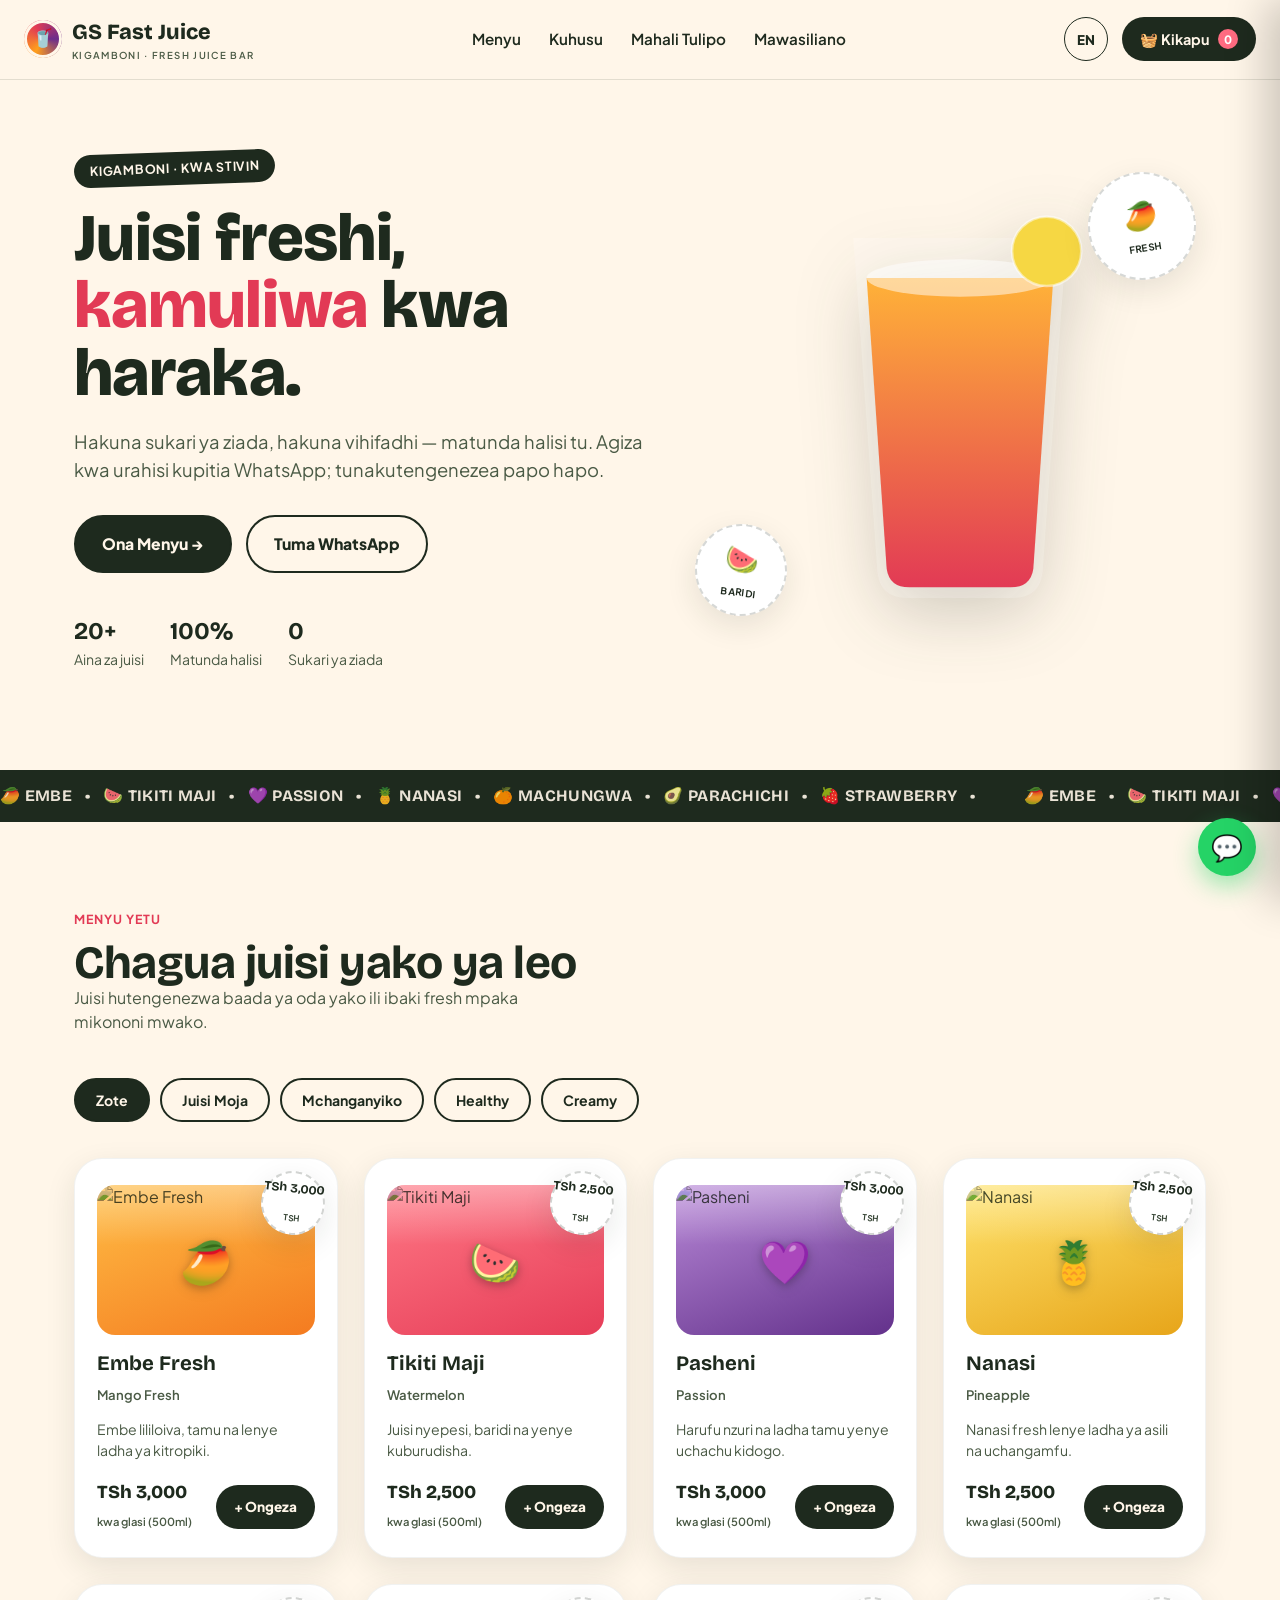
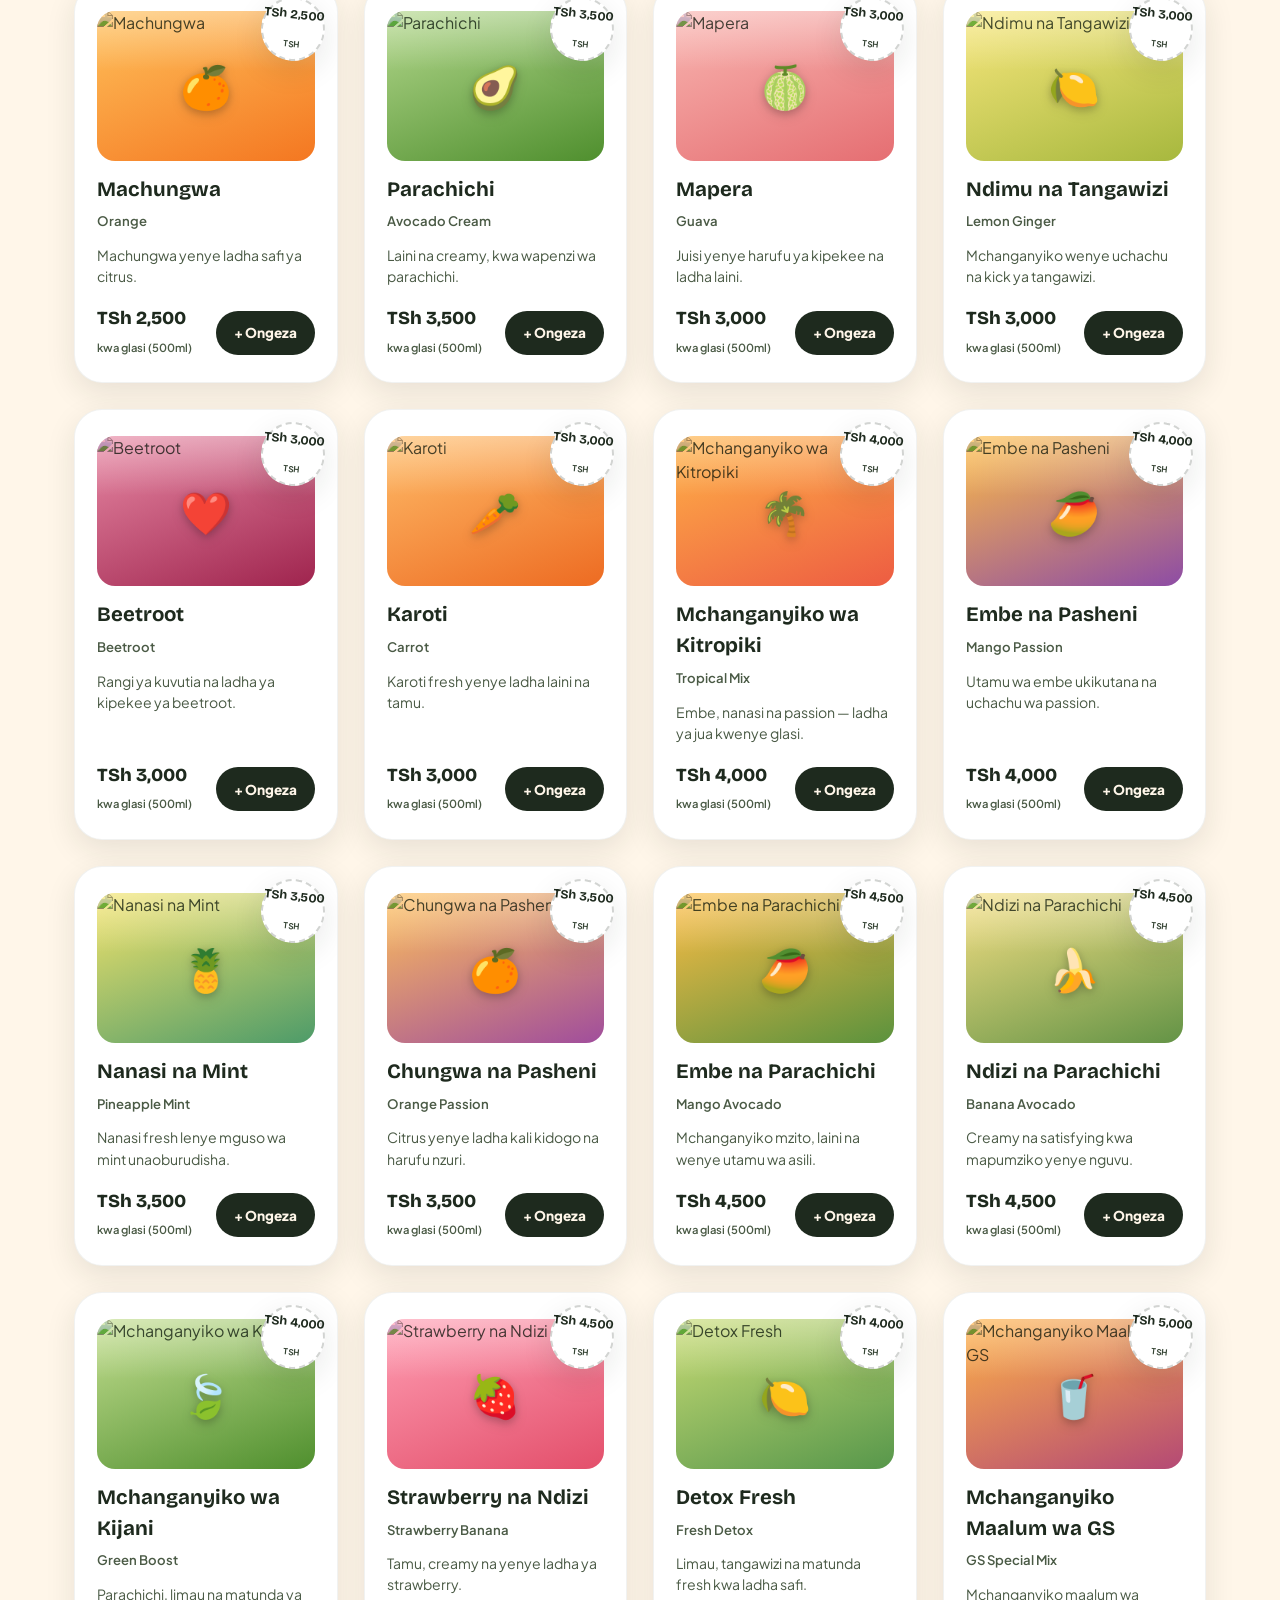
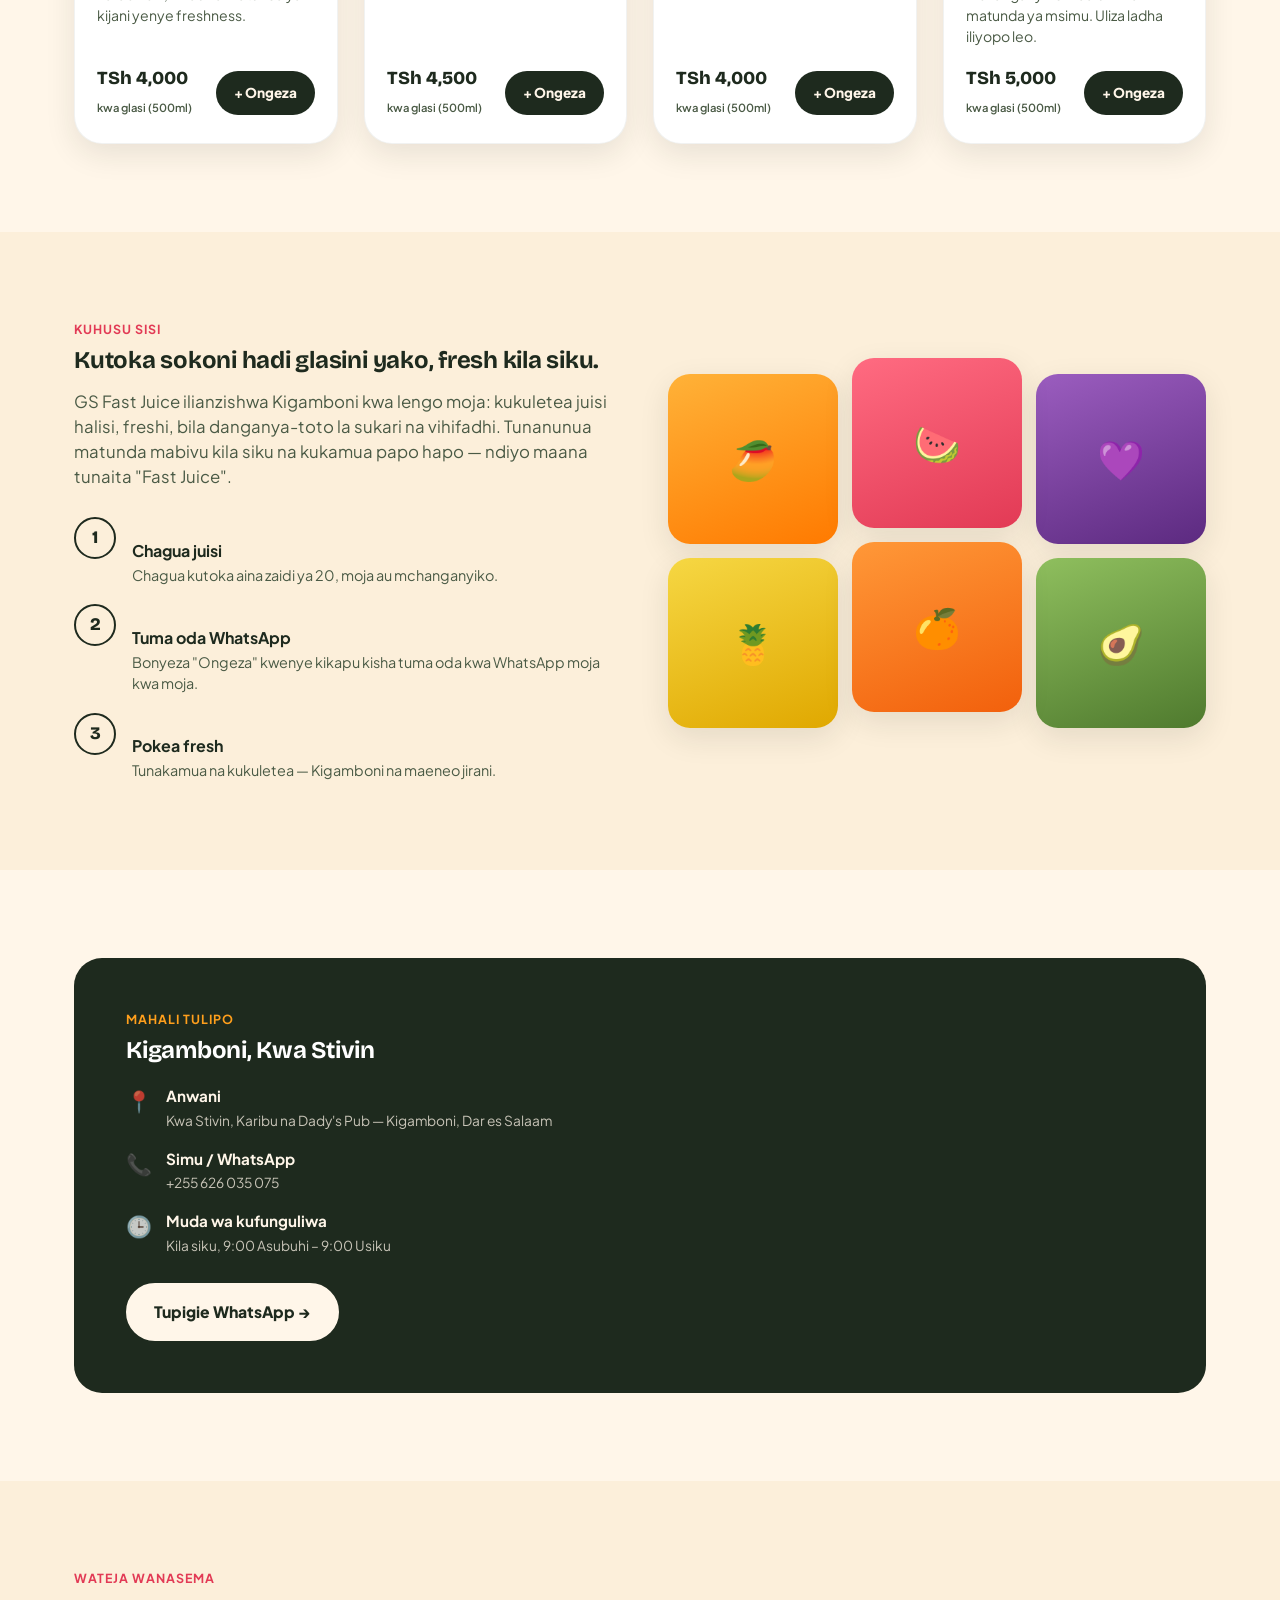
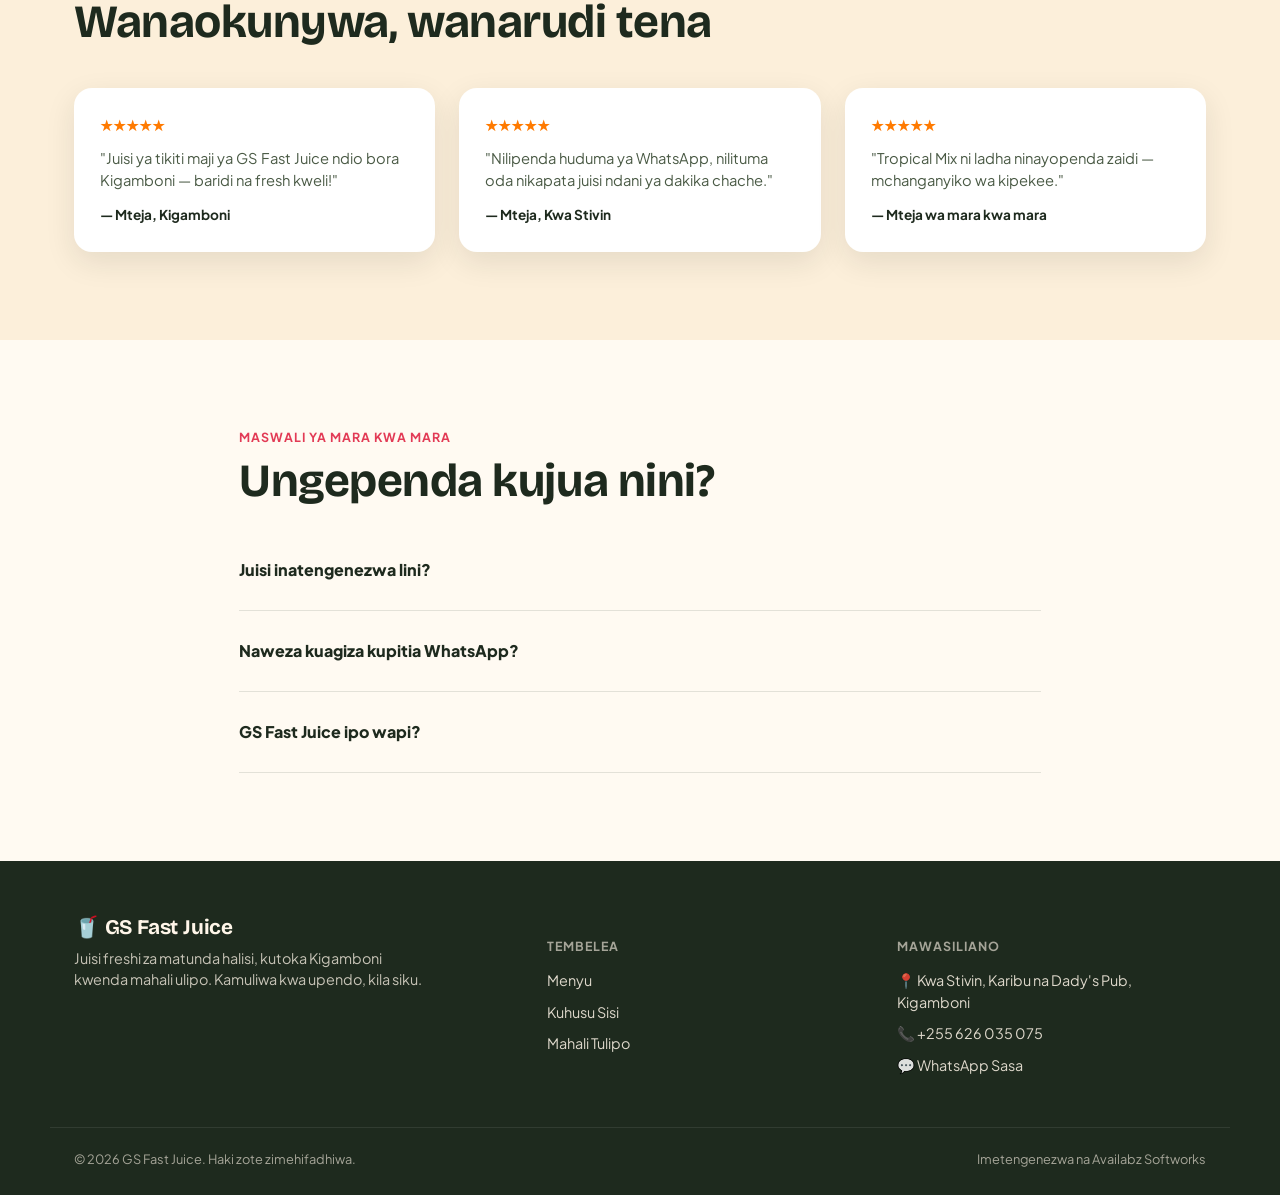
==== index.html @ 99d266b4 "Build GS Fast Juice storefront redesign" ====
<!DOCTYPE html>
<html lang="sw">
<head>
<meta charset="UTF-8">
<meta name="viewport" content="width=device-width, initial-scale=1.0">
<title>GS Fast Juice — Juisi Freshi, Kigamboni</title>
<meta name="description" content="GS Fast Juice — juisi freshi za matunda Kigamboni, Kwa Stivin. Agiza online kupitia WhatsApp, tunatengeneza kwa oda yako.">
<meta name="theme-color" content="#1E2A1E">
<meta property="og:title" content="GS Fast Juice — Fresh Juice, Kigamboni">
<meta property="og:description" content="Juisi freshi ya matunda halisi, inatengenezwa kwa oda yako. Agiza WhatsApp.">
<meta property="og:type" content="website">
<meta property="og:locale" content="sw_TZ">
<meta name="twitter:card" content="summary_large_image">
<script type="application/ld+json">{"@context":"https://schema.org","@type":"JuiceStore","name":"GS Fast Juice","description":"Fresh fruit juice bar in Kigamboni, Dar es Salaam, Tanzania.","telephone":"+255626035075","address":{"@type":"PostalAddress","streetAddress":"Kwa Stivin, near Dady's Pub","addressLocality":"Kigamboni","addressRegion":"Dar es Salaam","addressCountry":"TZ"},"priceRange":"TZS 2,500–5,000","servesCuisine":"Fresh Juice"}</script>
<link rel="icon" href="data:image/svg+xml,<svg xmlns=%22http://www.w3.org/2000/svg%22 viewBox=%220 0 100 100%22><text y=%22.9em%22 font-size=%2290%22>🥤</text></svg>">
<link rel="stylesheet" href="css/style.css">
</head>
<body>

<!-- ===================== HEADER ===================== -->
<header class="site-header">
  <div class="header-inner">
    <a href="#top" class="logo">
      <span class="logo-mark">🥤</span>
      <span>GS Fast Juice<small>Kigamboni · Fresh Juice Bar</small></span>
    </a>
    <nav class="nav-links">
      <a href="#menu">Menyu</a>
      <a href="#kuhusu">Kuhusu</a>
      <a href="#mahali">Mahali Tulipo</a>
      <a href="#mawasiliano">Mawasiliano</a>
    </nav>
    <div class="header-actions">
      <button class="lang-toggle" id="langToggle" type="button" aria-label="Switch language">EN</button>
      <button class="cart-btn" id="cartBtn">
        🧺 Kikapu <span class="cart-count" id="cartCount">0</span>
      </button>
      <button class="menu-toggle" id="menuToggle" aria-label="Fungua menyu">☰</button>
    </div>
  </div>
</header>

<!-- ===================== HERO ===================== -->
<section class="hero" id="top">
  <div class="container">
    <div class="hero-copy">
      <span class="eyebrow">Kigamboni · Kwa Stivin</span>
      <h1>Juisi freshi,<br><span class="accent">kamuliwa</span> kwa haraka.</h1>
      <p class="lede">Hakuna sukari ya ziada, hakuna vihifadhi — matunda halisi tu, yaliyokamuliwa siku hiyo hiyo. Agiza kwa dakika chache kupitia WhatsApp, tunakutengenezea papo hapo.</p>
      <div class="hero-ctas">
        <a href="#menu" class="btn btn-primary">Ona Menyu →</a>
        <a href="https://wa.me/255626035075?text=Habari%20GS%20Fast%20Juice%2C%20nataka%20kuuliza%20kuhusu%20juisi" target="_blank" class="btn btn-ghost">💬 Tuma WhatsApp</a>
      </div>
      <div class="hero-meta">
        <div><strong>20+</strong>Aina za juisi</div>
        <div><strong>100%</strong>Matunda halisi</div>
        <div><strong>0</strong>Sukari ya ziada</div>
      </div>
    </div>
    <div class="hero-visual">
      <svg class="glass-hero" viewBox="0 0 240 320" xmlns="http://www.w3.org/2000/svg">
        <defs>
          <linearGradient id="gGlass" x1="0" y1="0" x2="0" y2="1">
            <stop offset="0%" stop-color="#FFB238"/>
            <stop offset="100%" stop-color="#E23A55"/>
          </linearGradient>
        </defs>
        <path d="M40 30 H200 L182 280 Q180 300 160 300 H80 Q60 300 58 280 L40 30 Z" fill="#fff" opacity="0.18"/>
        <path d="M50 60 H190 L175 278 Q173 292 158 292 H82 Q67 292 65 278 L50 60 Z" fill="url(#gGlass)"/>
        <ellipse cx="120" cy="60" rx="70" ry="14" fill="#fff" opacity="0.5"/>
        <circle cx="185" cy="40" r="26" fill="#F6D743"/>
        <circle cx="185" cy="40" r="26" fill="none" stroke="#fff" stroke-width="2" opacity="0.5"/>
      </svg>
      <div class="sticker-float s1"><div><span>🥭</span><small>Fresh</small></div></div>
      <div class="sticker-float s2"><div><span>🍉</span><small>Baridi</small></div></div>
    </div>
  </div>
</section>

<div class="marquee-wrap">
  <div class="marquee">
    <span>🥭 EMBE &nbsp; • &nbsp; 🍉 TIKITI MAJI &nbsp; • &nbsp; 💜 PASSION &nbsp; • &nbsp; 🍍 NANASI &nbsp; • &nbsp; 🍊 MACHUNGWA &nbsp; • &nbsp; 🥑 PARACHICHI &nbsp; • &nbsp; 🍓 STRAWBERRY &nbsp; • &nbsp;</span>
    <span>🥭 EMBE &nbsp; • &nbsp; 🍉 TIKITI MAJI &nbsp; • &nbsp; 💜 PASSION &nbsp; • &nbsp; 🍍 NANASI &nbsp; • &nbsp; 🍊 MACHUNGWA &nbsp; • &nbsp; 🥑 PARACHICHI &nbsp; • &nbsp; 🍓 STRAWBERRY &nbsp; • &nbsp;</span>
  </div>
</div>

<!-- ===================== MENU ===================== -->
<section class="section" id="menu">
  <div class="container">
    <div class="section-head">
      <div>
        <span class="section-tag">Menyu Yetu</span>
        <h2>Chagua juisi yako ya leo</h2>
        <p>Kila glasi ni 500ml, inatengenezwa baada ya kuagiza ili ibaki fresh mpaka mikononi mwako.</p>
      </div>
    </div>
    <div class="filter-row">
      <button class="filter-btn active" data-filter="all">Zote</button>
      <button class="filter-btn" data-filter="single">Juisi Moja</button>
      <button class="filter-btn" data-filter="blend">Mchanganyiko</button>
      <button class="filter-btn" data-filter="healthy">Healthy</button>
      <button class="filter-btn" data-filter="creamy">Creamy</button>
    </div>
    <div class="menu-grid" id="menuGrid">
      <p style="color:var(--ink-soft)">Inapakia menyu...</p>
    </div>
  </div>
</section>

<!-- ===================== ABOUT ===================== -->
<section class="section" id="kuhusu" style="background:var(--cream-2)">
  <div class="container about-grid">
    <div class="about-copy">
      <span class="section-tag">Kuhusu Sisi</span>
      <h2>Kutoka sokoni hadi glasini yako, haraka.</h2>
      <p>GS Fast Juice ilianzishwa Kigamboni kwa lengo moja: kukuletea juisi halisi, freshi, bila danganya-toto la sukari na vihifadhi. Tunanunua matunda mabivu kila siku na kukamua papo hapo — ndiyo maana tunaita "Fast Juice".</p>
      <div class="steps">
        <div class="step">
          <div class="step-num">1</div>
          <div><h4>Chagua juisi</h4><p>Chagua kutoka aina zaidi ya 20, moja au mchanganyiko.</p></div>
        </div>
        <div class="step">
          <div class="step-num">2</div>
          <div><h4>Tuma oda WhatsApp</h4><p>Bonyeza "Ongeza" kwenye kikapu kisha tuma oda kwa WhatsApp moja kwa moja.</p></div>
        </div>
        <div class="step">
          <div class="step-num">3</div>
          <div><h4>Pokea fresh</h4><p>Tunakamua na kukuletea — Kigamboni na maeneo jirani.</p></div>
        </div>
      </div>
    </div>
    <div class="about-visual">
      <div class="fruit-collage">
        <div class="fruit-tile" style="background:linear-gradient(160deg,#FFB238,#FF7A00)">🥭</div>
        <div class="fruit-tile" style="background:linear-gradient(160deg,#FF6B81,#E23A55)">🍉</div>
        <div class="fruit-tile" style="background:linear-gradient(160deg,#9B5DBF,#5C2A80)">💜</div>
        <div class="fruit-tile" style="background:linear-gradient(160deg,#F6D743,#E0A800)">🍍</div>
        <div class="fruit-tile" style="background:linear-gradient(160deg,#FF9838,#F2600C)">🍊</div>
        <div class="fruit-tile" style="background:linear-gradient(160deg,#8FBF5E,#4F7A2E)">🥑</div>
      </div>
    </div>
  </div>
</section>

<!-- ===================== LOCATION ===================== -->
<section class="section" id="mahali">
  <div class="container">
    <div class="location-panel">
      <div>
        <span class="section-tag" style="color:var(--mango)">Mahali Tulipo</span>
        <h2>Kigamboni, Kwa Stivin</h2>
        <div class="location-list">
          <div class="location-item">
            <span class="ico">📍</span>
            <div><strong>Anwani</strong><span>Kwa Stivin, Karibu na Dady's Pub — Kigamboni, Dar es Salaam</span></div>
          </div>
          <div class="location-item">
            <span class="ico">📞</span>
            <div><strong>Simu / WhatsApp</strong><span>+255 626 035 075</span></div>
          </div>
          <div class="location-item">
            <span class="ico">🕒</span>
            <div><strong>Muda wa kufunguliwa</strong><span>Kila siku, 9:00 Asubuhi – 9:00 Usiku</span></div>
          </div>
        </div>
        <a href="https://wa.me/255626035075" target="_blank" class="btn btn-primary" style="margin-top:26px; background:var(--cream); color:var(--ink); border-color:var(--cream);">Tupigie WhatsApp →</a>
      </div>
      <iframe class="map-frame" loading="lazy" referrerpolicy="no-referrer-when-downgrade"
        src="https://www.google.com/maps?q=Kigamboni+Kwa+Stivin+Dar+es+Salaam&output=embed">
      </iframe>
    </div>
  </div>
</section>

<!-- ===================== TESTIMONIALS ===================== -->
<section class="section strip">
  <div class="container">
    <div class="section-head">
      <div>
        <span class="section-tag">Wateja Wanasema</span>
        <h2>Wanaokunywa, wanarudi tena</h2>
      </div>
    </div>
    <div class="strip-grid">
      <div class="strip-card">
        <div class="stars">★★★★★</div>
        <p>"Juisi ya tikiti maji ya GS Fast Juice ndio bora Kigamboni — baridi na fresh kweli!"</p>
        <div class="who">— Mteja, Kigamboni</div>
      </div>
      <div class="strip-card">
        <div class="stars">★★★★★</div>
        <p>"Nilipenda huduma ya WhatsApp, nilituma oda nikapata juisi ndani ya dakika chache."</p>
        <div class="who">— Mteja, Kwa Stivin</div>
      </div>
      <div class="strip-card">
        <div class="stars">★★★★★</div>
        <p>"Tropical Mix ni ladha ninayopenda zaidi — mchanganyiko wa kipekee."</p>
        <div class="who">— Mteja wa mara kwa mara</div>
      </div>
    </div>
  </div>
</section>

<!-- ===================== FAQ ===================== -->
<section class="section faq-section" id="maswali">
  <div class="container faq-wrap">
    <span class="section-tag">Maswali ya Mara kwa Mara</span>
    <h2>Ungependa kujua nini?</h2>
    <details><summary>Juisi inatengenezwa lini?</summary><p>Tunatengeneza juisi baada ya kupokea oda yako ili iwe fresh.</p></details>
    <details><summary>Naweza kuagiza kupitia WhatsApp?</summary><p>Ndiyo. Ongeza juisi kwenye kikapu, jaza maelezo yako, kisha tuma oda kupitia WhatsApp.</p></details>
    <details><summary>GS Fast Juice ipo wapi?</summary><p>Tupo Kwa Stivin, karibu na Dady's Pub, Kigamboni, Dar es Salaam.</p></details>
  </div>
</section>

<!-- ===================== FOOTER ===================== -->
<footer class="site-footer" id="mawasiliano">
  <div class="container footer-grid">
    <div>
      <h3>🥤 GS Fast Juice</h3>
      <p>Juisi freshi za matunda halisi, kutoka Kigamboni kwenda mahali ulipo. Kamuliwa kwa upendo, kila siku.</p>
    </div>
    <div class="footer-col">
      <h5>Tembelea</h5>
      <a href="#menu">Menyu</a>
      <a href="#kuhusu">Kuhusu Sisi</a>
      <a href="#mahali">Mahali Tulipo</a>
    </div>
    <div class="footer-col">
      <h5>Mawasiliano</h5>
      <p>📍 Kwa Stivin, Karibu na Dady's Pub, Kigamboni</p>
      <a href="tel:+255626035075">📞 +255 626 035 075</a>
      <a href="https://wa.me/255626035075" target="_blank">💬 WhatsApp Sasa</a>
    </div>
  </div>
  <div class="container footer-bottom">
    <span>© 2026 GS Fast Juice. Haki zote zimehifadhiwa.</span>
    <span>Imetengenezwa na Availabz Softworks</span>
  </div>
</footer>

<!-- ===================== FLOATING WHATSAPP ===================== -->
<a class="wa-float" href="https://wa.me/255626035075?text=Habari%20GS%20Fast%20Juice%2C%20nataka%20kuagiza%20juisi" target="_blank" aria-label="Wasiliana WhatsApp">💬</a>

<!-- ===================== CART DRAWER ===================== -->
<div class="overlay" id="cartOverlay"></div>
<aside class="cart-drawer" id="cartDrawer">
  <div class="cart-head">
    <h3 id="cartTitle">Kikapu Chako</h3>
    <button class="cart-close" id="cartClose" aria-label="Funga">×</button>
  </div>
  <div class="cart-items" id="cartItems"></div>
  <div class="cart-foot" id="cartFoot" style="display:none;">
    <div class="cart-total-row"><span>Jumla</span><span id="cartTotal">TSh 0</span></div>
    <div class="cart-note">Malipo yanafanyika unapopokea juisi (Cash/M-Pesa/Airtel Money) au kama mtapatana kwa njia nyingine kupitia WhatsApp.</div>
    <div class="checkout-form">
      <input type="text" id="custName" placeholder="Jina lako">
      <input type="text" id="custLocation" placeholder="Mahali pa kuletewa (mtaa/mtaa mdogo)">
      <textarea id="custNote" rows="2" placeholder="Maelezo ya ziada (hiari)"></textarea>
    </div>
    <button class="checkout-btn" id="checkoutBtn">💬 Maliza Oda kwa WhatsApp</button>
  </div>
</aside>

<script src="js/main.js"></script>
</body>
</html>
---- css/style.css ----
/* ==========================================================================
   GS FAST JUICE — design tokens
   ========================================================================== */
@import url('https://fonts.googleapis.com/css2?family=Bricolage+Grotesque:opsz,wght@12..96,400..800&family=Plus+Jakarta+Sans:wght@400;500;600;700&display=swap');

:root{
  --cream:      #FFF6E9;
  --cream-2:    #FCEFDA;
  --ink:        #1E2A1E;
  --ink-soft:   #4A5A45;
  --line:       rgba(30,42,30,0.12);

  --mango:      #FF9F1C;
  --mango-2:    #FF7A00;
  --passion:    #6B2D8C;
  --passion-2:  #9B5DBF;
  --watermelon: #E23A55;
  --watermelon-2: #FF6B81;
  --lime:       #4F8F2E;

  --radius-lg:  28px;
  --radius-md:  18px;
  --radius-sm:  12px;

  --shadow-card: 0 10px 30px rgba(30,42,30,0.10);
  --shadow-pop:  0 18px 44px rgba(30,42,30,0.18);

  --font-display: 'Bricolage Grotesque', 'Arial Black', sans-serif;
  --font-body: 'Plus Jakarta Sans', -apple-system, BlinkMacSystemFont, sans-serif;
}

*{ box-sizing: border-box; }
html{ scroll-behavior: smooth; }
body{
  margin:0;
  background: var(--cream);
  color: var(--ink);
  font-family: var(--font-body);
  line-height: 1.5;
  -webkit-font-smoothing: antialiased;
}
img{ max-width:100%; display:block; }
a{ color:inherit; text-decoration:none; }
button{ font-family:inherit; cursor:pointer; }
h1,h2,h3{ font-family: var(--font-display); margin:0; line-height:1.02; letter-spacing:-0.01em; }
p{ margin:0; }
.container{ max-width:1180px; margin:0 auto; padding:0 24px; }
:focus-visible{ outline: 3px solid var(--ink); outline-offset: 3px; }
@media (prefers-reduced-motion: reduce){ *{ animation-duration:0.001ms !important; transition-duration:0.001ms !important; } }

/* ==========================================================================
   HEADER
   ========================================================================== */
.site-header{
  position: sticky; top:0; z-index: 50;
  background: rgba(255,246,233,0.92);
  backdrop-filter: blur(10px);
  border-bottom: 1px solid var(--line);
}
.header-inner{ display:flex; align-items:center; justify-content:space-between; padding:16px 24px; }
.logo{ display:flex; align-items:center; gap:10px; font-family: var(--font-display); font-weight:800; font-size:1.35rem; }
.logo-mark{
  width:38px; height:38px; border-radius:50%;
  background: conic-gradient(from 210deg, var(--mango), var(--watermelon), var(--passion), var(--mango));
  display:grid; place-items:center; font-size:1.1rem; flex-shrink:0;
  box-shadow: inset 0 0 0 3px var(--cream);
}
.logo small{ display:block; font-family:var(--font-body); font-weight:600; font-size:0.6rem; letter-spacing:0.14em; text-transform:uppercase; color: var(--ink-soft); }

.nav-links{ display:flex; gap:28px; font-weight:600; font-size:0.95rem; }
.nav-links a{ position:relative; padding:4px 0; }
.nav-links a::after{ content:""; position:absolute; left:0; bottom:-2px; width:0; height:2px; background: var(--watermelon-2); transition: width .2s ease; }
.nav-links a:hover::after{ width:100%; }

.header-actions{ display:flex; align-items:center; gap:14px; }
.cart-btn{
  position:relative; display:flex; align-items:center; gap:8px;
  background: var(--ink); color: var(--cream);
  padding:10px 18px; border-radius:999px; border:none; font-weight:700; font-size:0.9rem;
  transition: transform .15s ease;
}
.cart-btn:hover{ transform: translateY(-2px); }
.cart-count{
  background: var(--watermelon-2); color:#fff; border-radius:999px;
  min-width:20px; height:20px; padding:0 5px; display:grid; place-items:center; font-size:0.72rem; font-weight:800;
}
.menu-toggle{ display:none; background:none; border:none; font-size:1.6rem; }

/* ==========================================================================
   HERO
   ========================================================================== */
.hero{
  position:relative; overflow:hidden;
  padding: 72px 24px 100px;
  background: var(--cream);
}
.hero-blob{
  position:absolute; border-radius:50%; filter: blur(2px); opacity:0.85; z-index:0;
}
.hero .container{ position:relative; z-index:2; display:grid; grid-template-columns: 1.1fr 0.9fr; gap:40px; align-items:center; }
.eyebrow{
  display:inline-flex; align-items:center; gap:8px;
  background: var(--ink); color: var(--cream);
  padding:7px 16px; border-radius:999px; font-weight:700; font-size:0.78rem; letter-spacing:0.06em; text-transform:uppercase;
  transform: rotate(-2deg);
}
.hero h1{
  font-size: clamp(2.6rem, 5.2vw, 4.4rem);
  margin-top:20px; font-weight:800;
}
.hero h1 .accent{ color: var(--watermelon); }
.hero p.lede{ margin-top:20px; font-size:1.15rem; color: var(--ink-soft); max-width: 46ch; }
.hero-ctas{ display:flex; gap:14px; margin-top:32px; flex-wrap:wrap; }
.btn{
  display:inline-flex; align-items:center; gap:8px; justify-content:center;
  padding:15px 26px; border-radius:999px; font-weight:800; font-size:0.98rem;
  border:2px solid var(--ink); transition: transform .15s ease, background .15s ease;
}
.btn-primary{ background: var(--ink); color: var(--cream); }
.btn-primary:hover{ transform: translateY(-2px); background:#0f180f; }
.btn-ghost{ background:transparent; color:var(--ink); }
.btn-ghost:hover{ transform: translateY(-2px); background: var(--cream-2); }

.hero-meta{ display:flex; gap:26px; margin-top:40px; flex-wrap:wrap; }
.hero-meta div{ font-size:0.88rem; color:var(--ink-soft); }
.hero-meta strong{ display:block; font-family:var(--font-display); font-size:1.5rem; color:var(--ink); }

.hero-visual{ position:relative; display:grid; place-items:center; }
.glass-hero{ width:min(320px, 86%); filter: drop-shadow(0 22px 34px rgba(30,42,30,0.22)); }
.sticker-float{
  position:absolute; background:#fff; border-radius:50%;
  box-shadow: var(--shadow-card); display:grid; place-items:center; text-align:center;
  border: 2px dashed rgba(30,42,30,0.18);
}
.sticker-float.s1{ width:108px; height:108px; top:-6%; right:2%; transform: rotate(-9deg); }
.sticker-float.s2{ width:92px; height:92px; bottom:2%; left:-4%; transform: rotate(7deg); }
.sticker-float span{ font-size:1.7rem; display:block; }
.sticker-float small{ font-weight:700; font-size:0.6rem; text-transform:uppercase; letter-spacing:0.04em; }

/* ==========================================================================
   MARQUEE
   ========================================================================== */
.marquee-wrap{ background: var(--ink); color: var(--cream); overflow:hidden; padding:14px 0; }
.marquee{ display:flex; gap:40px; white-space:nowrap; animation: scroll-marquee 26s linear infinite; width:max-content; }
.marquee span{ font-family: var(--font-display); font-weight:700; font-size:1rem; letter-spacing:0.02em; opacity:0.9; }
@keyframes scroll-marquee{ from{ transform: translateX(0);} to{ transform: translateX(-50%);} }

/* ==========================================================================
   SECTION HEADERS
   ========================================================================== */
.section{ padding: 88px 0; }
.section-head{ display:flex; justify-content:space-between; align-items:flex-end; gap:24px; margin-bottom:44px; flex-wrap:wrap; }
.section-head h2{ font-size: clamp(2rem, 3.6vw, 2.9rem); }
.section-head p{ color: var(--ink-soft); max-width:42ch; }
.section-tag{ font-weight:700; font-size:0.78rem; text-transform:uppercase; letter-spacing:0.08em; color: var(--watermelon); margin-bottom:10px; display:block; }

/* ==========================================================================
   CATEGORY FILTER
   ========================================================================== */
.filter-row{ display:flex; gap:10px; flex-wrap:wrap; margin-bottom:36px; }
.filter-btn{
  padding:10px 20px; border-radius:999px; border:2px solid var(--ink); background:transparent;
  font-weight:700; font-size:0.88rem; color:var(--ink); transition: all .15s ease;
}
.filter-btn.active, .filter-btn:hover{ background: var(--ink); color: var(--cream); }

/* ==========================================================================
   MENU GRID / JUICE CARDS
   ========================================================================== */
.menu-grid{ display:grid; grid-template-columns: repeat(auto-fill, minmax(250px, 1fr)); gap:26px; }
.juice-card{
  position:relative; background:#fff; border-radius: var(--radius-lg);
  padding: 26px 22px 22px; box-shadow: var(--shadow-card);
  display:flex; flex-direction:column; gap:14px;
  transition: transform .2s ease, box-shadow .2s ease;
  border: 1px solid rgba(30,42,30,0.06);
}
.juice-card:hover{ transform: translateY(-6px); box-shadow: var(--shadow-pop); }
.juice-card.unavailable{ opacity:0.5; filter: grayscale(0.4); }
.juice-glass{ width:100%; height:150px; border-radius: var(--radius-md); display:grid; place-items:center; position:relative; overflow:hidden; }
.juice-glass .emoji{ font-size:2.6rem; filter: drop-shadow(0 4px 6px rgba(0,0,0,0.15)); }
.juice-glass::before{
  content:""; position:absolute; inset:0;
  background: linear-gradient(180deg, rgba(255,255,255,0.35), rgba(255,255,255,0) 40%);
}
.sticker-price{
  position:absolute; top:12px; right:12px; z-index:3;
  background:#fff; border-radius:50%; width:64px; height:64px; display:grid; place-items:center;
  text-align:center; box-shadow: var(--shadow-card); transform: rotate(6deg);
  border: 2px dashed rgba(30,42,30,0.2);
}
.sticker-price b{ font-family: var(--font-display); font-size:0.78rem; display:block; line-height:1; }
.sticker-price small{ font-size:0.52rem; font-weight:700; text-transform:uppercase; color:var(--ink-soft); }

.juice-name{ font-family: var(--font-display); font-size:1.28rem; font-weight:700; }
.juice-name-sw{ font-size:0.82rem; color: var(--ink-soft); font-weight:600; margin-top:-8px; }
.juice-desc{ font-size:0.88rem; color: var(--ink-soft); flex-grow:1; }

.card-footer{ display:flex; align-items:center; justify-content:space-between; gap:10px; margin-top:4px; }
.price-tag{ font-family:var(--font-display); font-weight:800; font-size:1.15rem; }
.price-tag small{ font-family:var(--font-body); font-weight:600; font-size:0.7rem; color:var(--ink-soft); }
.add-btn{
  background: var(--ink); color:var(--cream); border:none; border-radius:999px;
  padding:10px 18px; font-weight:800; font-size:0.85rem; display:flex; align-items:center; gap:6px;
  transition: transform .15s ease, background .15s ease;
}
.add-btn:hover{ transform: scale(1.05); background:#0f180f; }
.add-btn:disabled{ opacity:0.5; cursor:not-allowed; transform:none; }
.badge-soldout{ position:absolute; top:12px; left:12px; background:var(--ink); color:#fff; font-size:0.68rem; font-weight:800; padding:5px 10px; border-radius:999px; z-index:3; text-transform:uppercase; }

/* ==========================================================================
   ABOUT / HOW IT WORKS
   ========================================================================== */
.about-grid{ display:grid; grid-template-columns: 1fr 1fr; gap:56px; align-items:center; }
.about-copy p{ color: var(--ink-soft); margin-top:16px; font-size:1.05rem; }
.steps{ margin-top:28px; display:flex; flex-direction:column; gap:18px; }
.step{ display:flex; gap:16px; align-items:flex-start; }
.step-num{
  font-family: var(--font-display); font-weight:800; font-size:1.1rem;
  width:42px; height:42px; border-radius:50%; flex-shrink:0;
  display:grid; place-items:center; background: var(--cream-2); border:2px solid var(--ink);
}
.step h4{ font-family:var(--font-body); font-weight:700; margin-bottom:2px; }
.step p{ font-size:0.9rem; color: var(--ink-soft); margin:0; }

.about-visual{ position:relative; }
.fruit-collage{ display:grid; grid-template-columns: repeat(3, 1fr); gap:14px; }
.fruit-tile{
  aspect-ratio:1; border-radius:22px; display:grid; place-items:center; font-size:2.4rem;
  box-shadow: var(--shadow-card);
}
.fruit-tile:nth-child(2){ transform: translateY(-16px); }
.fruit-tile:nth-child(5){ transform: translateY(-16px); }

/* ==========================================================================
   LOCATION
   ========================================================================== */
.location-panel{
  background: var(--ink); color: var(--cream); border-radius: var(--radius-lg);
  padding: 52px; display:grid; grid-template-columns: 1fr 1fr; gap:44px; align-items:center;
}
.location-panel h2{ color:#fff; }
.location-list{ margin-top:22px; display:flex; flex-direction:column; gap:16px; }
.location-item{ display:flex; gap:14px; align-items:flex-start; }
.location-item .ico{ font-size:1.3rem; }
.location-item strong{ display:block; font-size:0.95rem; }
.location-item span{ font-size:0.86rem; opacity:0.75; }
.map-frame{ border-radius: var(--radius-md); overflow:hidden; height:280px; border:none; width:100%; }

/* ==========================================================================
   TESTIMONIAL / SOCIAL STRIP
   ========================================================================== */
.strip{ background: var(--cream-2); }
.strip-grid{ display:grid; grid-template-columns: repeat(3,1fr); gap:24px; }
.strip-card{ background:#fff; border-radius: var(--radius-md); padding:26px; box-shadow: var(--shadow-card); }
.strip-card .stars{ color: var(--mango-2); font-size:0.95rem; margin-bottom:10px; }
.strip-card p{ font-size:0.92rem; color:var(--ink-soft); }
.strip-card .who{ margin-top:14px; font-weight:700; font-size:0.85rem; color:var(--ink); }

/* ==========================================================================
   FOOTER
   ========================================================================== */
.site-footer{ background: var(--ink); color: var(--cream); padding: 56px 0 26px; }
.footer-grid{ display:grid; grid-template-columns: 1.4fr 1fr 1fr; gap:40px; }
.footer-grid h3{ font-size:1.3rem; }
.footer-grid p{ opacity:0.75; font-size:0.9rem; margin-top:10px; max-width:32ch; }
.footer-col h5{ font-size:0.78rem; text-transform:uppercase; letter-spacing:0.08em; opacity:0.6; margin-bottom:14px; }
.footer-col a, .footer-col p{ display:block; font-size:0.9rem; opacity:0.85; margin-bottom:10px; }
.footer-bottom{ margin-top:40px; padding-top:22px; border-top:1px solid rgba(255,255,255,0.14); font-size:0.8rem; opacity:0.6; display:flex; justify-content:space-between; flex-wrap:wrap; gap:10px; }

/* ==========================================================================
   FLOATING WHATSAPP BUTTON
   ========================================================================== */
.wa-float{
  position:fixed; bottom:24px; right:24px; z-index:60;
  background:#25D366; color:#fff; width:58px; height:58px; border-radius:50%;
  display:grid; place-items:center; font-size:1.6rem; box-shadow: 0 10px 24px rgba(37,211,102,0.45);
  transition: transform .15s ease;
}
.wa-float:hover{ transform: scale(1.08); }

/* ==========================================================================
   CART DRAWER
   ========================================================================== */
.overlay{ position:fixed; inset:0; background: rgba(30,42,30,0.45); z-index:70; opacity:0; pointer-events:none; transition: opacity .25s ease; }
.overlay.open{ opacity:1; pointer-events:auto; }
.cart-drawer{
  position:fixed; top:0; right:0; height:100%; width:min(420px, 92vw); background: var(--cream);
  z-index:80; transform: translateX(100%); transition: transform .3s ease; display:flex; flex-direction:column;
  box-shadow: -14px 0 40px rgba(0,0,0,0.2);
}
.cart-drawer.open{ transform: translateX(0); }
.cart-head{ display:flex; justify-content:space-between; align-items:center; padding:22px 24px; border-bottom:1px solid var(--line); }
.cart-head h3{ font-size:1.4rem; }
.cart-close{ background:none; border:none; font-size:1.6rem; line-height:1; }
.cart-items{ flex:1; overflow-y:auto; padding: 10px 24px; }
.cart-empty{ text-align:center; padding:60px 20px; color: var(--ink-soft); }
.cart-empty span{ font-size:2.4rem; display:block; margin-bottom:12px; }
.cart-row{ display:flex; gap:14px; padding:16px 0; border-bottom:1px solid var(--line); align-items:center; }
.cart-row .thumb{ width:56px; height:56px; border-radius:14px; display:grid; place-items:center; font-size:1.5rem; flex-shrink:0; }
.cart-row .info{ flex:1; min-width:0; }
.cart-row .info b{ display:block; font-size:0.92rem; }
.cart-row .info span{ font-size:0.8rem; color: var(--ink-soft); }
.qty-ctrl{ display:flex; align-items:center; gap:8px; margin-top:6px; }
.qty-ctrl button{ width:24px; height:24px; border-radius:50%; border:1.5px solid var(--ink); background:#fff; font-weight:800; font-size:0.85rem; line-height:1; }
.qty-ctrl .remove{ margin-left:8px; border:none; background:none; font-size:0.75rem; text-decoration:underline; color: var(--watermelon); font-weight:700; }
.cart-foot{ padding: 20px 24px 28px; border-top:1px solid var(--line); }
.cart-total-row{ display:flex; justify-content:space-between; font-family:var(--font-display); font-size:1.3rem; font-weight:800; margin-bottom:6px; }
.cart-note{ font-size:0.78rem; color: var(--ink-soft); margin-bottom:16px; }
.checkout-form{ display:flex; flex-direction:column; gap:10px; margin-bottom:14px; }
.checkout-form input, .checkout-form textarea{
  border:2px solid var(--line); border-radius:12px; padding:11px 14px; font-family:inherit; font-size:0.9rem; background:#fff;
}
.checkout-form input:focus, .checkout-form textarea:focus{ border-color: var(--ink); outline:none; }
.checkout-btn{ width:100%; background:#25D366; color:#fff; border:none; border-radius:999px; padding:15px; font-weight:800; font-size:1rem; display:flex; align-items:center; justify-content:center; gap:8px; }
.checkout-btn:hover{ filter: brightness(1.05); }

/* ==========================================================================
   RESPONSIVE
   ========================================================================== */
@media (max-width: 900px){
  .hero .container{ grid-template-columns: 1fr; }
  .hero-visual{ order:-1; }
  .about-grid{ grid-template-columns: 1fr; }
  .about-visual{ order:-1; }
  .location-panel{ grid-template-columns: 1fr; padding: 34px 24px; }
  .strip-grid{ grid-template-columns: 1fr; }
  .footer-grid{ grid-template-columns: 1fr; gap:28px; }
}
@media (max-width: 720px){
  .nav-links{ display:none; }
  .menu-toggle{ display:block; }
}

/* Responsive polish, food photography, bilingual controls and accessibility */
.lang-toggle {
  min-width: 44px; min-height: 44px; padding: 8px 12px; border: 1.5px solid var(--ink);
  border-radius: 999px; background: transparent; color: var(--ink); font-weight: 800;
}
.lang-toggle:hover { background: var(--cream-2); }
.juice-glass { isolation: isolate; }
.juice-photo {
  position: absolute; inset: 0; width: 100%; height: 100%; object-fit: cover;
  opacity: .82; mix-blend-mode: multiply;
}
.juice-glass .emoji { position: relative; z-index: 1; text-shadow: 0 2px 8px rgba(0,0,0,.16); }
.juice-card { overflow: hidden; }
.add-btn, .cart-btn, .checkout-btn, .cart-close, .qty-ctrl button, .filter-btn, .menu-toggle {
  min-height: 44px;
}
.qty-ctrl button { min-width: 32px; }
.cart-close { min-width: 44px; min-height: 44px; }
.nav-links.mobile-open {
  display: flex; position: absolute; left: 0; right: 0; top: 100%; z-index: 100;
  flex-direction: column; gap: 0; padding: 10px 22px 18px; background: var(--cream);
  border-bottom: 1px solid var(--line); box-shadow: var(--shadow-card);
}
.nav-links.mobile-open a { padding: 14px 4px; border-bottom: 1px solid var(--line); }
.faq-section { background: #fffaf2; }
.faq-wrap { max-width: 850px; }
.faq-wrap h2 { font-size: clamp(2rem, 3.6vw, 2.9rem); margin-bottom: 26px; }
.faq-wrap details { border-bottom: 1px solid var(--line); padding: 18px 0; }
.faq-wrap summary { font-weight: 800; cursor: pointer; min-height: 44px; display: flex; align-items: center; }
.faq-wrap details p { color: var(--ink-soft); padding: 6px 0 4px; line-height: 1.7; }
.filter-btn { min-height: 44px; }
.sticker-price { color: var(--ink); }
.sticker-price small { color: #344333; }
.cart-drawer { padding-bottom: env(safe-area-inset-bottom); }
.checkout-form input, .checkout-form textarea { min-height: 44px; color: var(--ink); }
.checkout-form input::placeholder, .checkout-form textarea::placeholder { color: #596452; opacity: 1; }
@media (max-width: 720px) {
  .header-inner { gap: 10px; padding: 12px 16px; }
  .logo { font-size: 1.1rem; gap: 8px; }
  .logo small { font-size: .52rem; letter-spacing: .08em; }
  .header-actions { gap: 8px; }
  .cart-btn { padding: 8px 11px; font-size: .82rem; }
  .hero { padding: 42px 0 64px; }
  .hero .container { gap: 24px; }
  .hero-visual { min-height: 220px; }
  .glass-hero { width: min(230px, 68%); max-height: 245px; }
  .sticker-float.s1 { width: 78px; height: 78px; right: 8%; }
  .sticker-float.s2 { width: 72px; height: 72px; left: 5%; }
  .hero p.lede { font-size: 1rem; }
  .hero-ctas .btn { width: 100%; }
  .hero-meta { gap: 18px; }
  .section { padding: 60px 0; }
  .container { padding-left: 18px; padding-right: 18px; }
  .menu-grid { grid-template-columns: repeat(2, minmax(0, 1fr)); gap: 12px; }
  .juice-card { padding: 14px 12px; border-radius: 18px; gap: 10px; }
  .juice-glass { height: 120px; border-radius: 13px; }
  .juice-name { font-size: 1.05rem; overflow-wrap: anywhere; }
  .juice-name-sw { font-size: .72rem; }
  .juice-desc { font-size: .8rem; }
  .sticker-price { width: 52px; height: 52px; top: 8px; right: 8px; }
  .sticker-price b { font-size: .66rem; }
  .sticker-price small { font-size: .48rem; }
  .card-footer { align-items: flex-start; flex-direction: column; }
  .add-btn { width: 100%; justify-content: center; }
  .price-tag { font-size: 1rem; }
  .location-panel { padding: 28px 18px; }
  .map-frame { height: 240px; }
  .wa-float { width: 54px; height: 54px; bottom: 16px; right: 16px; }
}
@media (max-width: 360px) {
  .menu-grid { grid-template-columns: 1fr; }
  .cart-btn { padding: 8px; }
  .logo small { display: none; }
}
@media (prefers-reduced-motion: reduce) {
  .marquee { animation: none; }
}
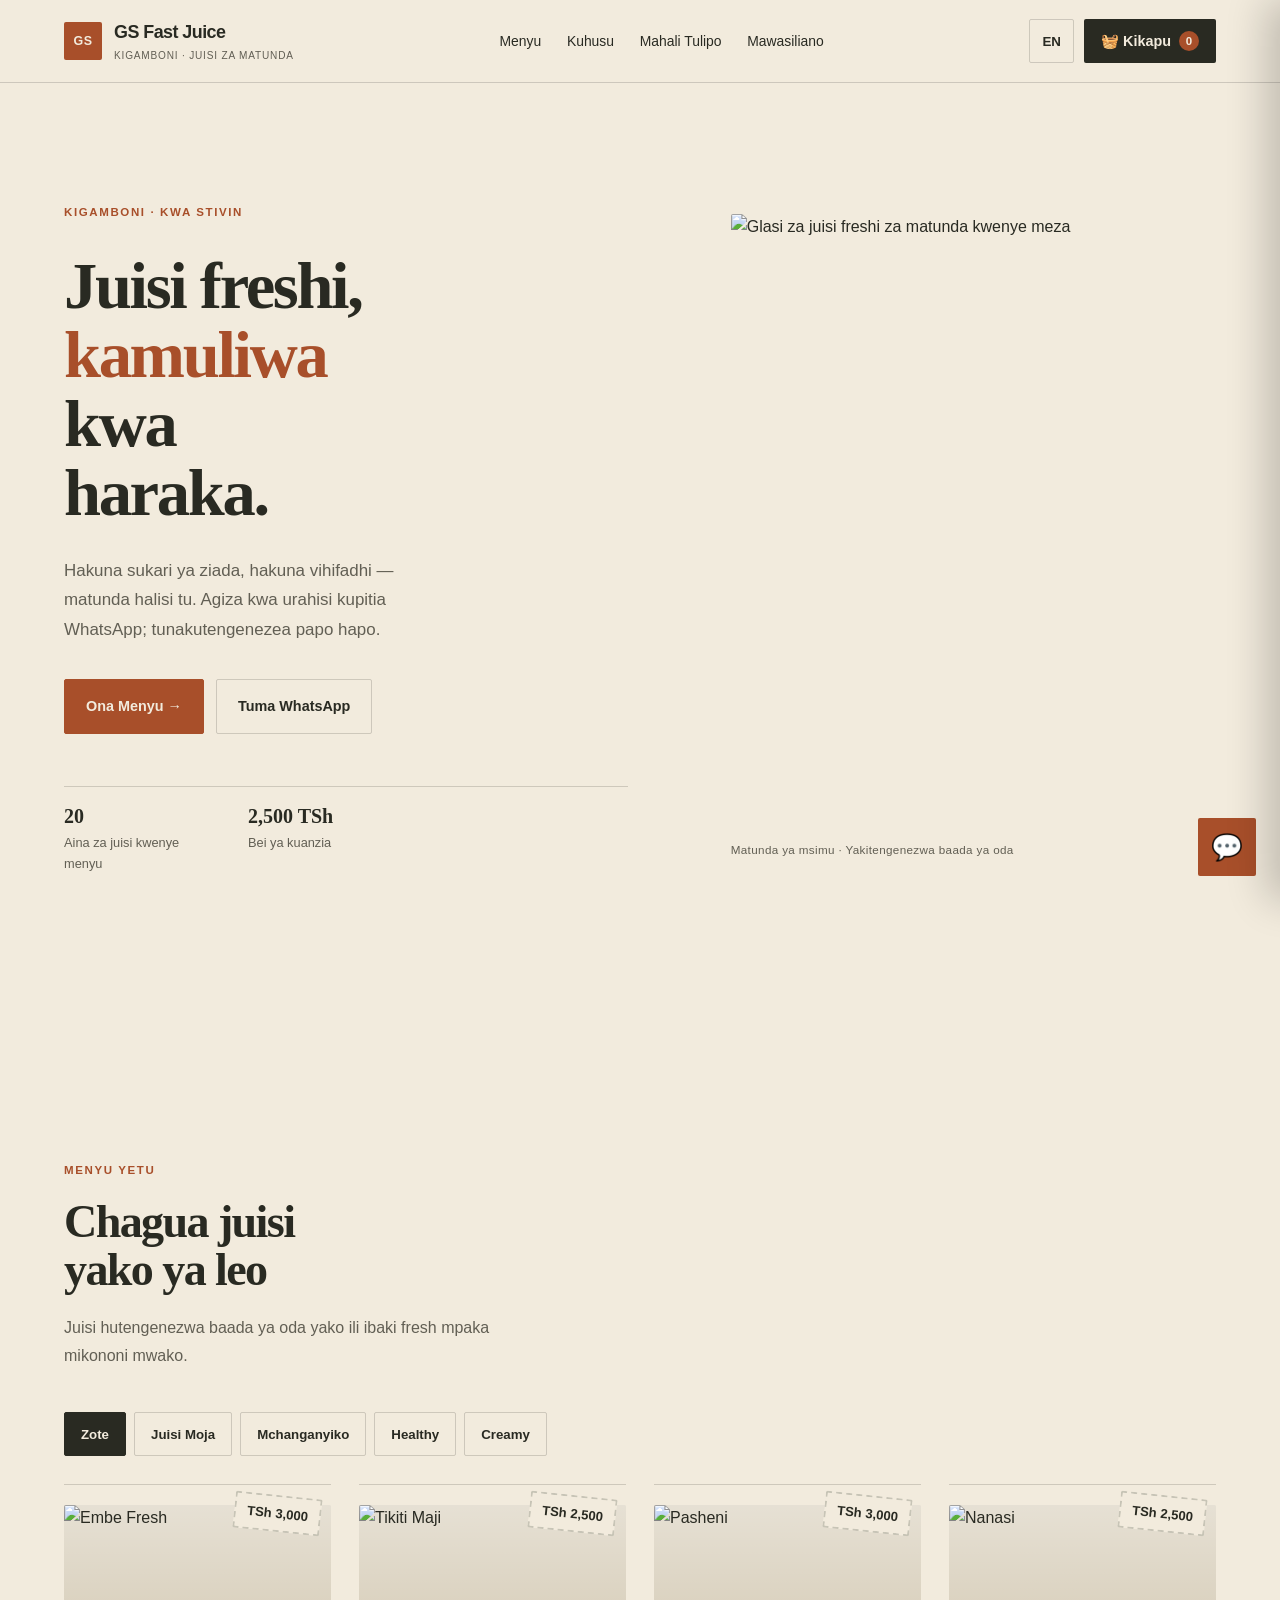
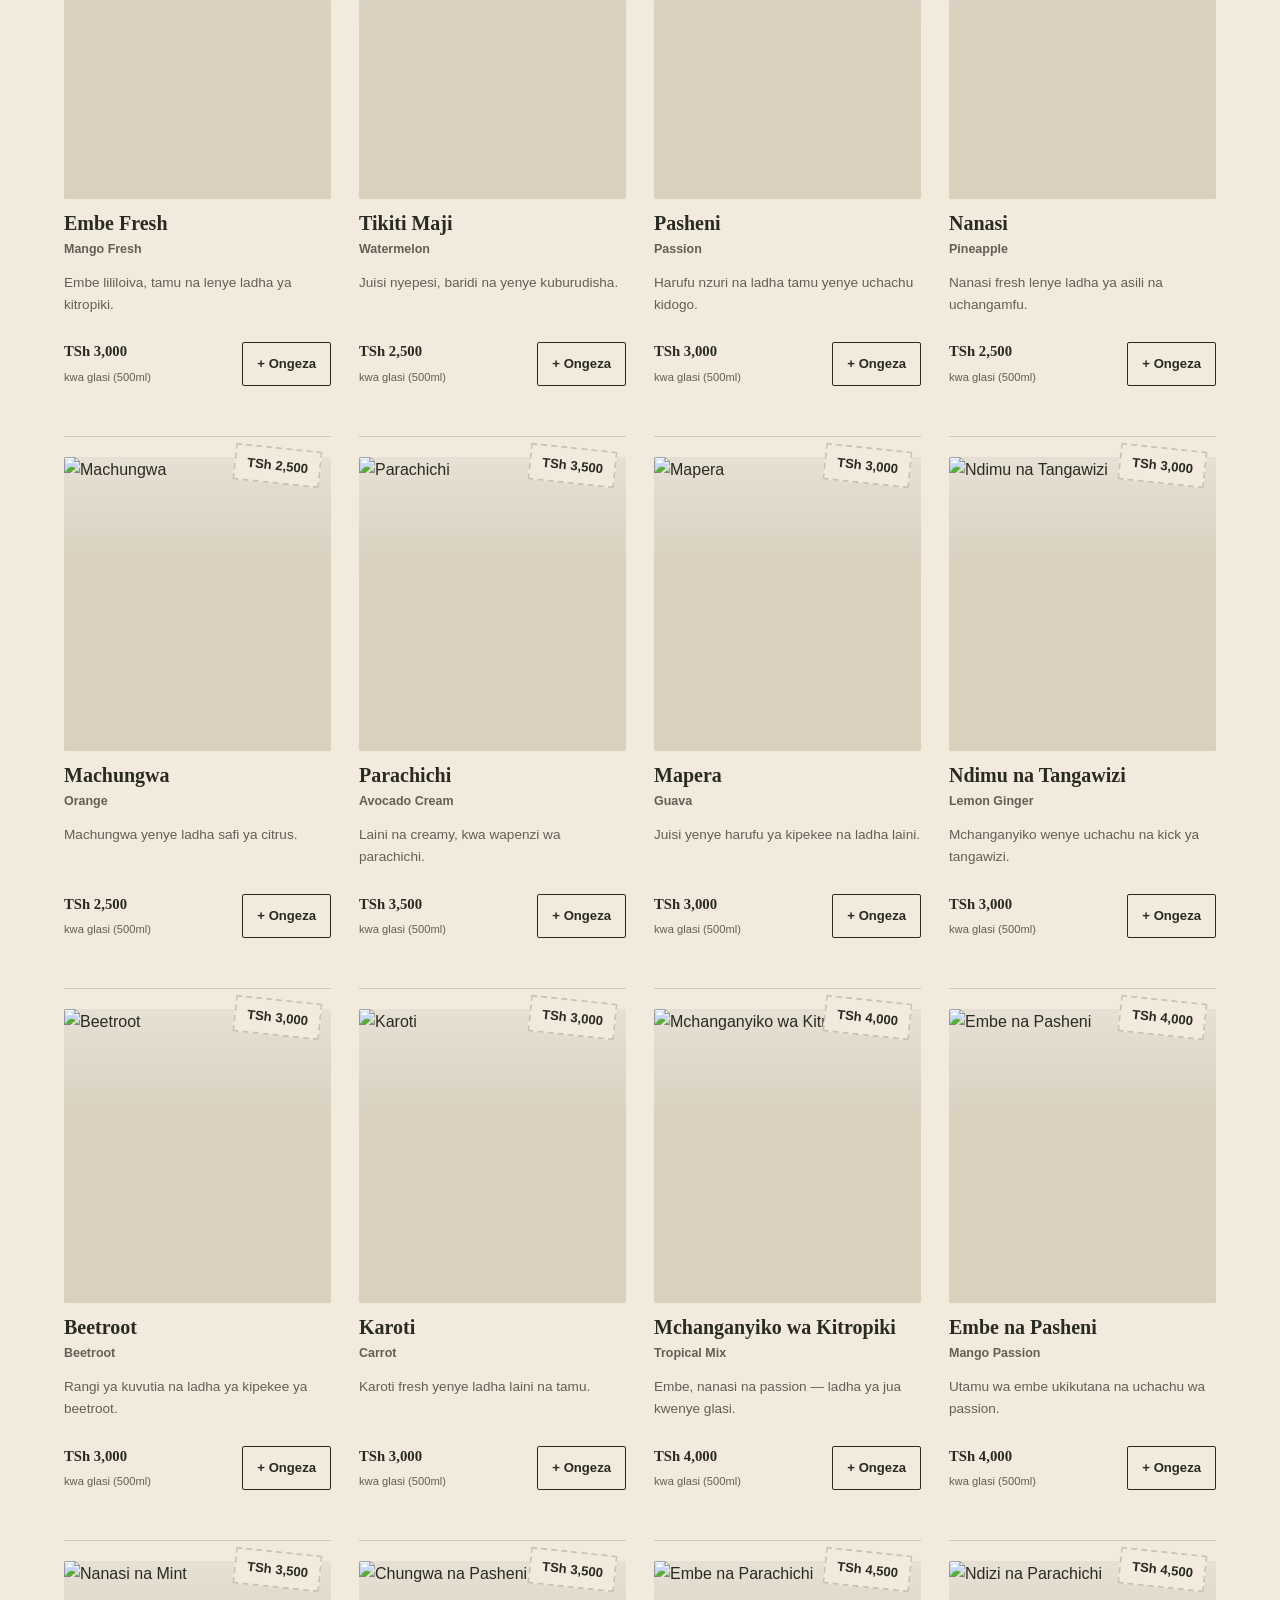
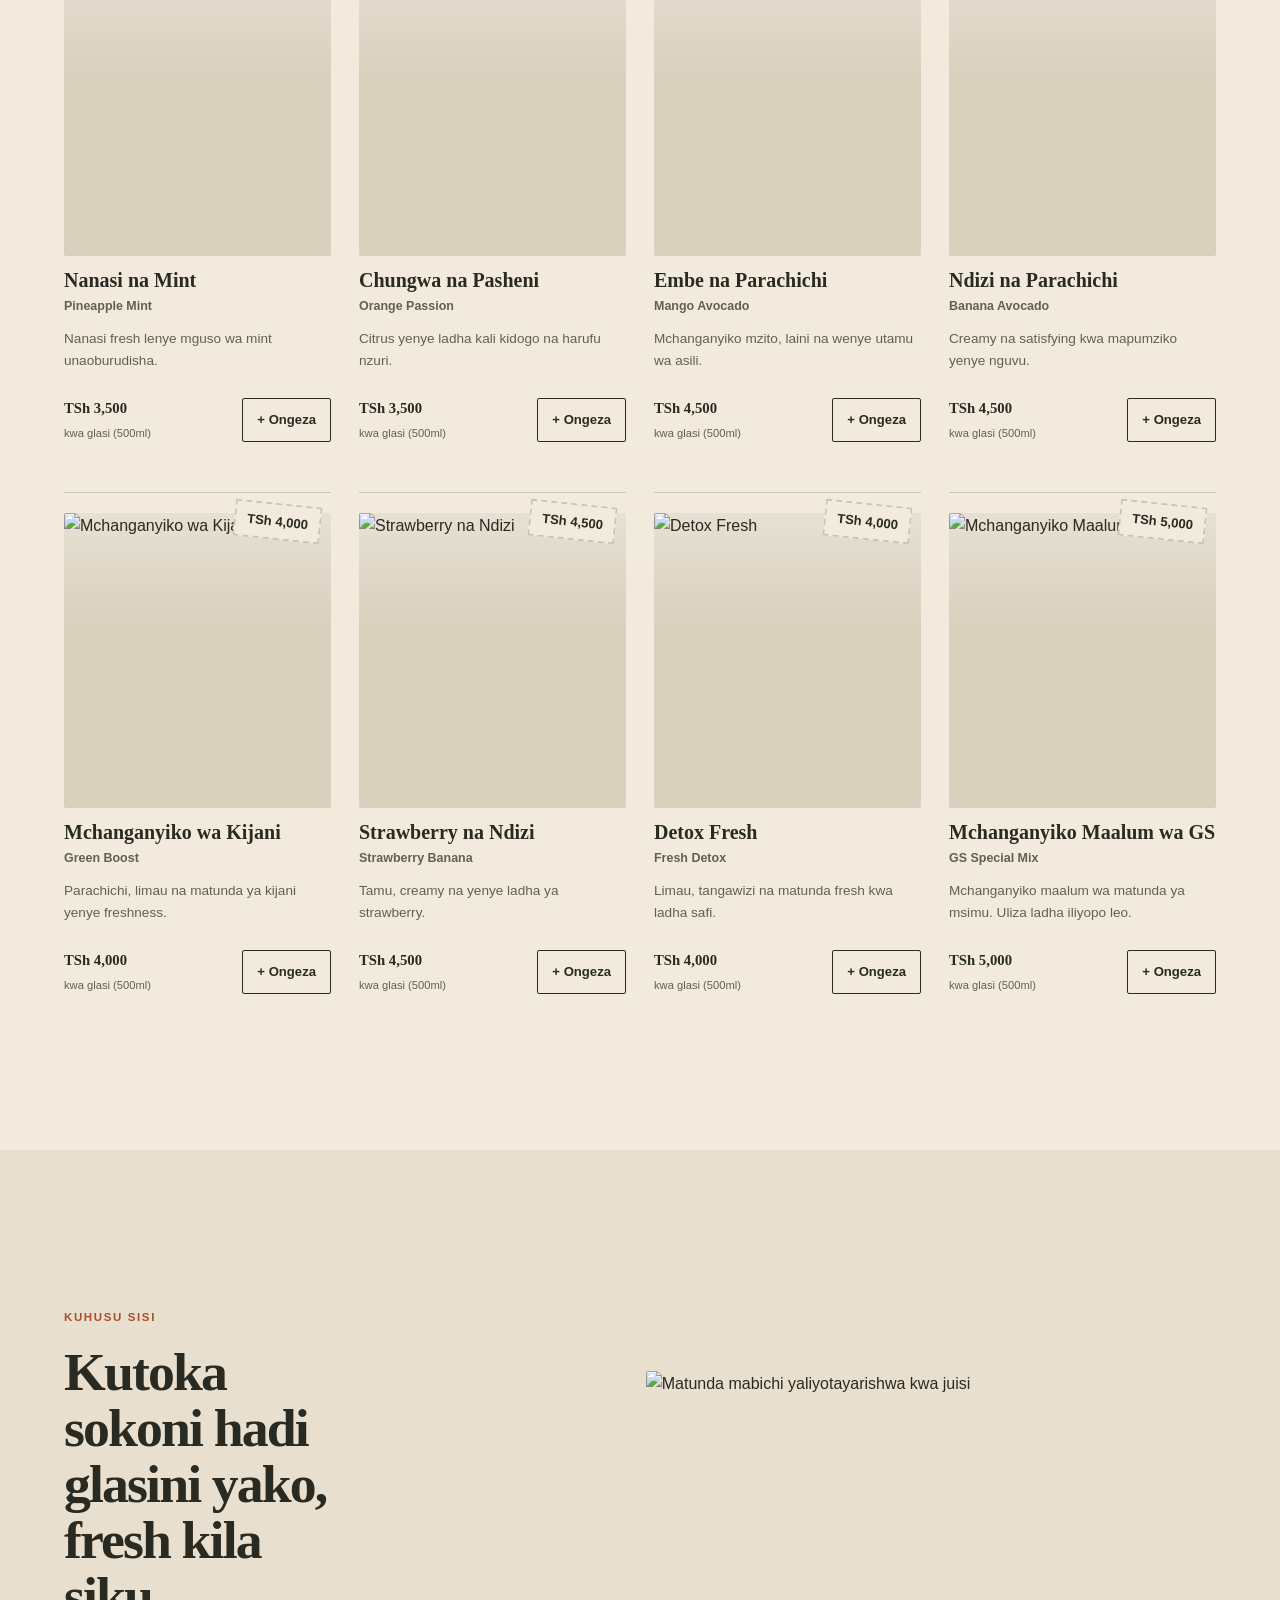
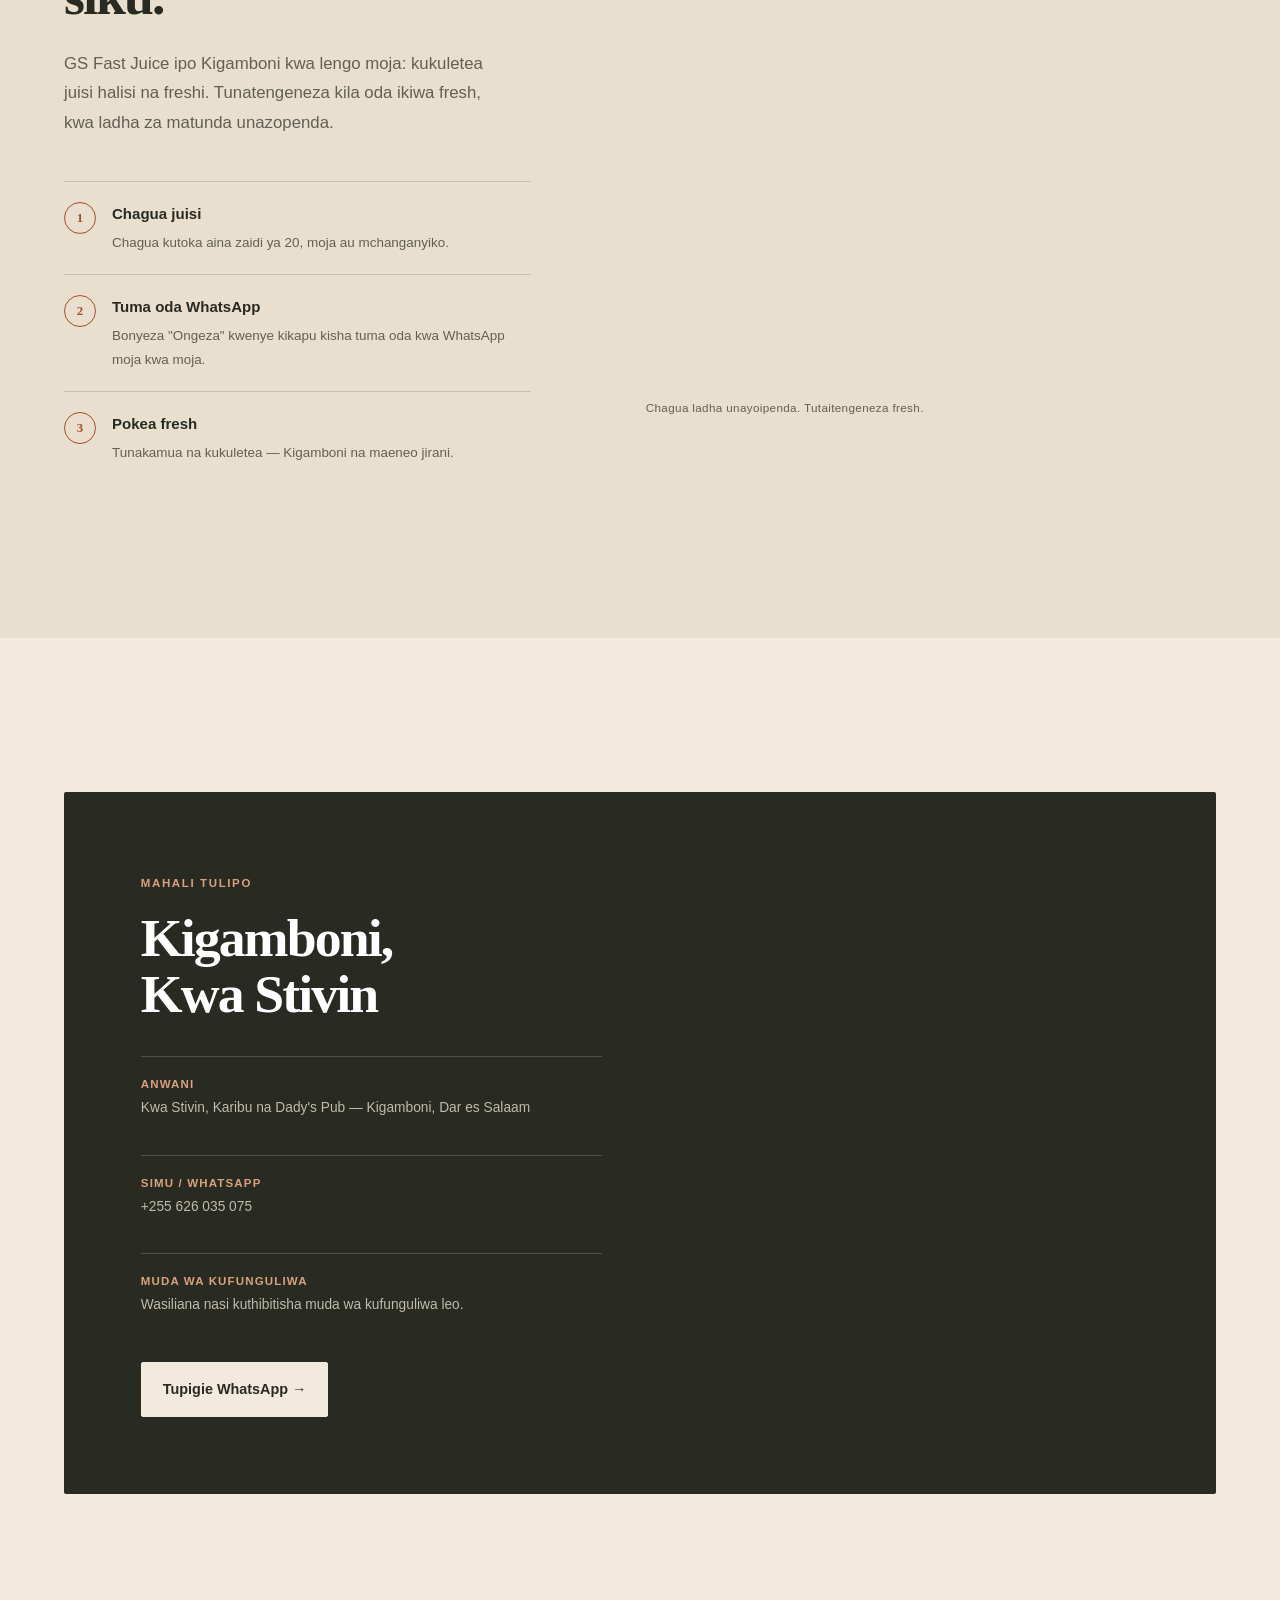
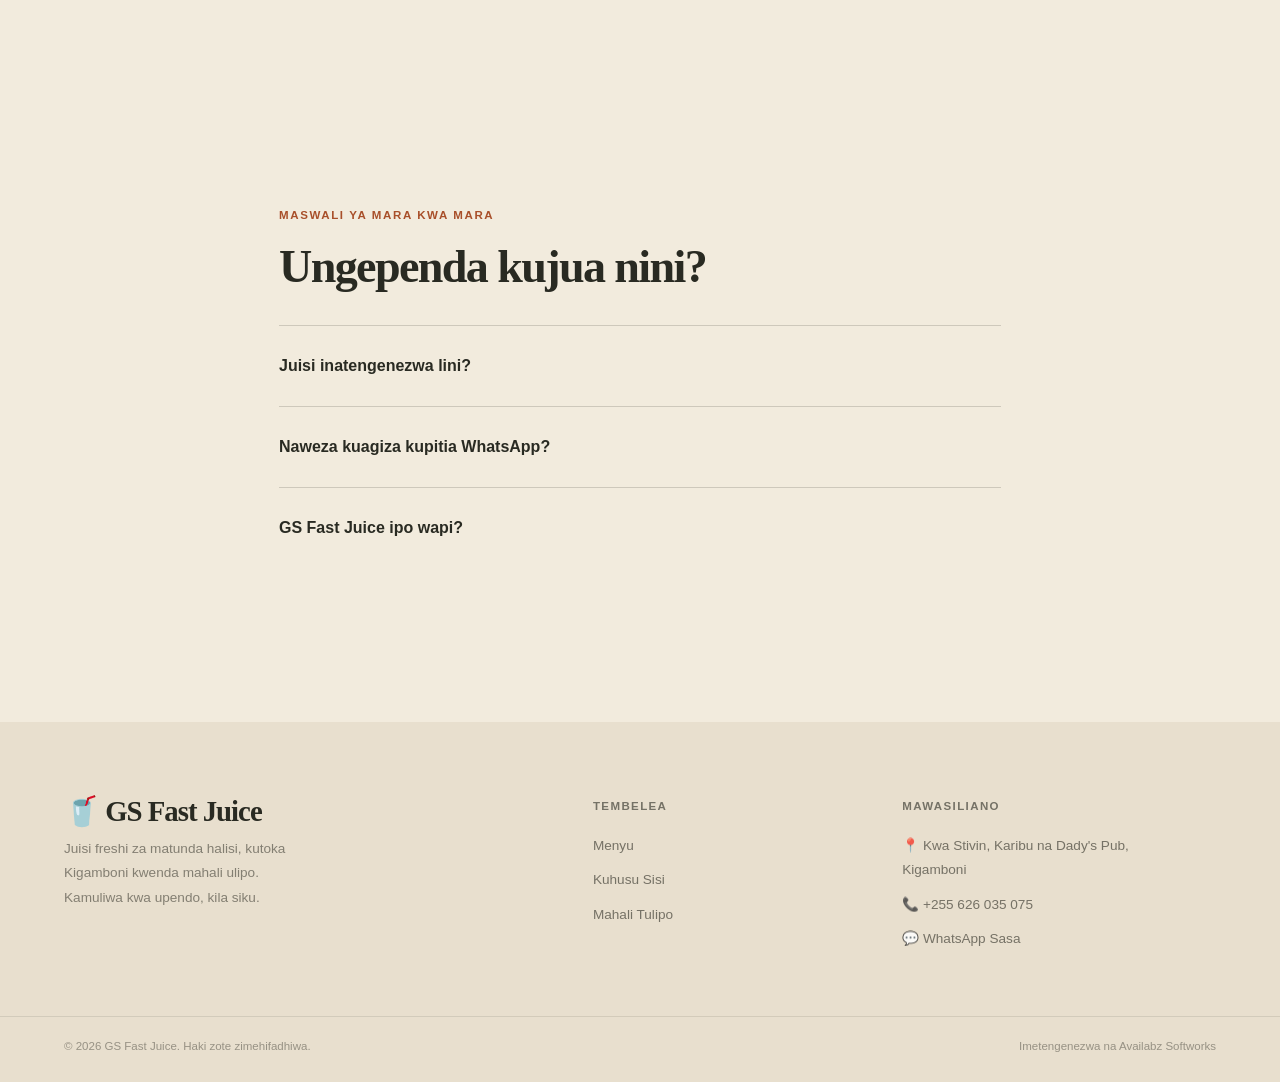
==== commit bfdb0115: "Redesign storefront with restrained editorial visual system" ====
--- a/index.html
+++ b/index.html
@@ -5,9 +5,9 @@
 <meta name="viewport" content="width=device-width, initial-scale=1.0">
 <title>GS Fast Juice — Juisi Freshi, Kigamboni</title>
 <meta name="description" content="GS Fast Juice — juisi freshi za matunda Kigamboni, Kwa Stivin. Agiza online kupitia WhatsApp, tunatengeneza kwa oda yako.">
-<meta name="theme-color" content="#1E2A1E">
+<meta name="theme-color" content="#F2EBDD">
 <meta property="og:title" content="GS Fast Juice — Fresh Juice, Kigamboni">
-<meta property="og:description" content="Juisi freshi ya matunda halisi, inatengenezwa kwa oda yako. Agiza WhatsApp.">
+<meta property="og:description" content="Menyu ya juisi freshi Kigamboni. Chagua ladha, weka oda, thibitisha kupitia WhatsApp.">
 <meta property="og:type" content="website">
 <meta property="og:locale" content="sw_TZ">
 <meta name="twitter:card" content="summary_large_image">
@@ -21,8 +21,8 @@
 <header class="site-header">
   <div class="header-inner">
     <a href="#top" class="logo">
-      <span class="logo-mark">🥤</span>
-      <span>GS Fast Juice<small>Kigamboni · Fresh Juice Bar</small></span>
+      <span class="logo-mark" aria-hidden="true">GS</span>
+      <span>GS Fast Juice<small>Kigamboni · Juisi za matunda</small></span>
     </a>
     <nav class="nav-links">
       <a href="#menu">Menyu</a>
@@ -52,37 +52,18 @@
         <a href="https://wa.me/255626035075?text=Habari%20GS%20Fast%20Juice%2C%20nataka%20kuuliza%20kuhusu%20juisi" target="_blank" class="btn btn-ghost">💬 Tuma WhatsApp</a>
       </div>
       <div class="hero-meta">
-        <div><strong>20+</strong>Aina za juisi</div>
-        <div><strong>100%</strong>Matunda halisi</div>
-        <div><strong>0</strong>Sukari ya ziada</div>
-      </div>
-    </div>
-    <div class="hero-visual">
-      <svg class="glass-hero" viewBox="0 0 240 320" xmlns="http://www.w3.org/2000/svg">
-        <defs>
-          <linearGradient id="gGlass" x1="0" y1="0" x2="0" y2="1">
-            <stop offset="0%" stop-color="#FFB238"/>
-            <stop offset="100%" stop-color="#E23A55"/>
-          </linearGradient>
-        </defs>
-        <path d="M40 30 H200 L182 280 Q180 300 160 300 H80 Q60 300 58 280 L40 30 Z" fill="#fff" opacity="0.18"/>
-        <path d="M50 60 H190 L175 278 Q173 292 158 292 H82 Q67 292 65 278 L50 60 Z" fill="url(#gGlass)"/>
-        <ellipse cx="120" cy="60" rx="70" ry="14" fill="#fff" opacity="0.5"/>
-        <circle cx="185" cy="40" r="26" fill="#F6D743"/>
-        <circle cx="185" cy="40" r="26" fill="none" stroke="#fff" stroke-width="2" opacity="0.5"/>
-      </svg>
-      <div class="sticker-float s1"><div><span>🥭</span><small>Fresh</small></div></div>
-      <div class="sticker-float s2"><div><span>🍉</span><small>Baridi</small></div></div>
-    </div>
-  </div>
-</section>
-
-<div class="marquee-wrap">
-  <div class="marquee">
-    <span>🥭 EMBE &nbsp; • &nbsp; 🍉 TIKITI MAJI &nbsp; • &nbsp; 💜 PASSION &nbsp; • &nbsp; 🍍 NANASI &nbsp; • &nbsp; 🍊 MACHUNGWA &nbsp; • &nbsp; 🥑 PARACHICHI &nbsp; • &nbsp; 🍓 STRAWBERRY &nbsp; • &nbsp;</span>
-    <span>🥭 EMBE &nbsp; • &nbsp; 🍉 TIKITI MAJI &nbsp; • &nbsp; 💜 PASSION &nbsp; • &nbsp; 🍍 NANASI &nbsp; • &nbsp; 🍊 MACHUNGWA &nbsp; • &nbsp; 🥑 PARACHICHI &nbsp; • &nbsp; 🍓 STRAWBERRY &nbsp; • &nbsp;</span>
-  </div>
-</div>
+        <div><strong>20</strong>Aina za juisi kwenye menyu</div>
+        <div><strong>2,500 TSh</strong>Bei ya kuanzia</div>
+      </div>
+    </div>
+    <figure class="hero-visual">
+      <img class="hero-photo" src="https://images.unsplash.com/photo-1546173159-315724a31696?auto=format&fit=crop&w=1400&q=85" alt="Glasi za juisi freshi za matunda kwenye meza" fetchpriority="high" width="1400" height="1600">
+      <figcaption>Matunda ya msimu · Yakitengenezwa baada ya oda</figcaption>
+    </figure>
+  </div>
+</section>
+
+
 
 <!-- ===================== MENU ===================== -->
 <section class="section" id="menu">
@@ -112,8 +93,8 @@
   <div class="container about-grid">
     <div class="about-copy">
       <span class="section-tag">Kuhusu Sisi</span>
-      <h2>Kutoka sokoni hadi glasini yako, haraka.</h2>
-      <p>GS Fast Juice ilianzishwa Kigamboni kwa lengo moja: kukuletea juisi halisi, freshi, bila danganya-toto la sukari na vihifadhi. Tunanunua matunda mabivu kila siku na kukamua papo hapo — ndiyo maana tunaita "Fast Juice".</p>
+      <h2>Matunda mazuri. Juisi inayozungumza yenyewe.</h2>
+      <p>GS Fast Juice ni juice bar ya Kigamboni. Chagua tunda au mchanganyiko unaoupenda; tunatayarisha oda yako kwa uangalifu, kisha unathibitisha maelezo ya kupokea kupitia WhatsApp.</p>
       <div class="steps">
         <div class="step">
           <div class="step-num">1</div>
@@ -129,16 +110,10 @@
         </div>
       </div>
     </div>
-    <div class="about-visual">
-      <div class="fruit-collage">
-        <div class="fruit-tile" style="background:linear-gradient(160deg,#FFB238,#FF7A00)">🥭</div>
-        <div class="fruit-tile" style="background:linear-gradient(160deg,#FF6B81,#E23A55)">🍉</div>
-        <div class="fruit-tile" style="background:linear-gradient(160deg,#9B5DBF,#5C2A80)">💜</div>
-        <div class="fruit-tile" style="background:linear-gradient(160deg,#F6D743,#E0A800)">🍍</div>
-        <div class="fruit-tile" style="background:linear-gradient(160deg,#FF9838,#F2600C)">🍊</div>
-        <div class="fruit-tile" style="background:linear-gradient(160deg,#8FBF5E,#4F7A2E)">🥑</div>
-      </div>
-    </div>
+    <figure class="about-visual">
+      <img src="https://images.unsplash.com/photo-1490474418585-ba9bad8fd0ea?auto=format&fit=crop&w=1200&q=85" alt="Matunda mabichi yaliyotayarishwa kwa juisi" loading="lazy" decoding="async" width="1200" height="1400">
+      <figcaption>Chagua ladha unayoipenda. Tutaitengeneza fresh.</figcaption>
+    </figure>
   </div>
 </section>
 
@@ -172,34 +147,8 @@
   </div>
 </section>
 
-<!-- ===================== TESTIMONIALS ===================== -->
-<section class="section strip">
-  <div class="container">
-    <div class="section-head">
-      <div>
-        <span class="section-tag">Wateja Wanasema</span>
-        <h2>Wanaokunywa, wanarudi tena</h2>
-      </div>
-    </div>
-    <div class="strip-grid">
-      <div class="strip-card">
-        <div class="stars">★★★★★</div>
-        <p>"Juisi ya tikiti maji ya GS Fast Juice ndio bora Kigamboni — baridi na fresh kweli!"</p>
-        <div class="who">— Mteja, Kigamboni</div>
-      </div>
-      <div class="strip-card">
-        <div class="stars">★★★★★</div>
-        <p>"Nilipenda huduma ya WhatsApp, nilituma oda nikapata juisi ndani ya dakika chache."</p>
-        <div class="who">— Mteja, Kwa Stivin</div>
-      </div>
-      <div class="strip-card">
-        <div class="stars">★★★★★</div>
-        <p>"Tropical Mix ni ladha ninayopenda zaidi — mchanganyiko wa kipekee."</p>
-        <div class="who">— Mteja wa mara kwa mara</div>
-      </div>
-    </div>
-  </div>
-</section>
+<!-- ===================== TESTIMONIALS REMOVED: no verified reviews supplied ===================== -->
+
 
 <!-- ===================== FAQ ===================== -->
 <section class="section faq-section" id="maswali">
--- a/css/style.css
+++ b/css/style.css
@@ -409,3 +409,172 @@
 @media (prefers-reduced-motion: reduce) {
   .marquee { animation: none; }
 }
+
+/* Editorial refresh: quiet colors, real photography, generous spacing */
+@import url('https://fonts.googleapis.com/css2?family=DM+Sans:wght@400;500;600;700&family=Playfair+Display:wght@500;600;700&display=swap');
+
+:root {
+  --cream: #F2EBDD;
+  --cream-2: #E8DFCE;
+  --ink: #292A22;
+  --ink-soft: #625F54;
+  --line: rgba(41,42,34,.18);
+  --mango: #A84F2A;
+  --mango-2: #A84F2A;
+  --passion: #A84F2A;
+  --passion-2: #A84F2A;
+  --watermelon: #A84F2A;
+  --watermelon-2: #A84F2A;
+  --lime: #59634A;
+  --radius-lg: 3px;
+  --radius-md: 3px;
+  --radius-sm: 2px;
+  --shadow-card: none;
+  --shadow-pop: 0 12px 28px rgba(41,42,34,.12);
+  --font-display: 'Playfair Display', Georgia, serif;
+  --font-body: 'DM Sans', 'Helvetica Neue', sans-serif;
+}
+html { scroll-behavior: smooth; }
+body { background:var(--cream); color:var(--ink); font-size:16px; line-height:1.65; }
+h1,h2,h3 { font-family:var(--font-display); font-weight:600; letter-spacing:-.035em; line-height:1.04; }
+h1 { font-size:clamp(3.2rem,7vw,6.7rem); }
+h2 { font-size:clamp(2.35rem,4.2vw,4rem); }
+h3 { font-size:clamp(1.6rem,2.2vw,2.2rem); }
+p { line-height:1.75; }
+.container { max-width:1280px; padding-left:clamp(22px,5vw,76px); padding-right:clamp(22px,5vw,76px); }
+.site-header { position:sticky; background:rgba(242,235,221,.97); backdrop-filter:none; border-bottom:1px solid var(--line); }
+.header-inner { padding:18px clamp(22px,5vw,76px); gap:24px; }
+.logo { font-family:var(--font-body); font-size:1.12rem; font-weight:700; letter-spacing:-.03em; gap:12px; }
+.logo-mark { width:38px; height:38px; border-radius:2px; background:var(--mango); color:var(--cream); box-shadow:none; font:700 .78rem var(--font-body); letter-spacing:.04em; }
+.logo small { font-size:.63rem; letter-spacing:.08em; font-weight:500; text-transform:uppercase; }
+.nav-links { gap:clamp(14px,2vw,30px); font-size:.87rem; font-weight:500; }
+.nav-links a::after { background:var(--mango); }
+.header-actions { gap:10px; }
+.lang-toggle { border-radius:2px; border-color:var(--line); background:transparent; color:var(--ink); }
+.cart-btn { border-radius:2px; background:var(--ink); color:var(--cream); padding:12px 17px; }
+.cart-count { background:var(--mango); color:var(--cream); }
+.hero { padding:clamp(60px,9vw,140px) 0 clamp(70px,10vw,150px); background:var(--cream); overflow:visible; }
+.hero .container { grid-template-columns:minmax(0,1fr) minmax(320px,.86fr); gap:clamp(40px,8vw,130px); align-items:center; }
+.eyebrow { padding:0; background:none; color:var(--mango); border-radius:0; transform:none; letter-spacing:.14em; font-size:.72rem; font-weight:700; }
+.hero h1 { margin-top:26px; max-width:9.5ch; }
+.hero h1 .accent { color:var(--mango); }
+.hero p.lede { max-width:39ch; font-size:1.06rem; margin-top:28px; color:var(--ink-soft); }
+.hero-ctas { gap:12px; margin-top:34px; }
+.btn { border-radius:2px; padding:15px 21px; font-size:.9rem; font-weight:600; border-width:1px; transition:background .15s ease; }
+.btn-primary { background:var(--mango); color:var(--cream); border-color:var(--mango); }
+.btn-primary:hover { transform:none; background:#8D3E20; }
+.btn-ghost { background:transparent; color:var(--ink); border-color:var(--line); }
+.btn-ghost:hover { transform:none; background:var(--cream-2); }
+.hero-meta { margin-top:52px; gap:34px; border-top:1px solid var(--line); padding-top:18px; }
+.hero-meta div { max-width:150px; font-size:.8rem; }
+.hero-meta strong { font:600 1.25rem var(--font-display); margin-bottom:4px; }
+.hero-visual { position:relative; display:block; margin:0; }
+.hero-photo { width:100%; height:clamp(400px,48vw,650px); object-fit:cover; display:block; border-radius:2px; }
+.hero-visual figcaption, .about-visual figcaption { margin-top:12px; font-size:.73rem; letter-spacing:.03em; color:var(--ink-soft); }
+.section { padding:clamp(90px,12vw,170px) 0; }
+.section-head { margin-bottom:42px; }
+.section-tag { display:inline-block; color:var(--mango); font-size:.72rem; font-weight:700; text-transform:uppercase; letter-spacing:.14em; margin-bottom:18px; }
+#menu .section-head { max-width:760px; }
+#menu .section-head h2 { max-width:11ch; }
+#menu .section-head p { max-width:48ch; margin-top:20px; color:var(--ink-soft); }
+.filter-row { display:flex; gap:8px; flex-wrap:wrap; margin:34px 0 28px; }
+.filter-btn { border:1px solid var(--line); background:transparent; color:var(--ink); border-radius:2px; padding:10px 16px; min-height:44px; font-size:.83rem; }
+.filter-btn.active, .filter-btn:hover { background:var(--ink); color:var(--cream); border-color:var(--ink); }
+.menu-grid { display:grid; grid-template-columns:repeat(3,minmax(0,1fr)); gap:22px; align-items:stretch; }
+.juice-card { border:0; border-top:1px solid var(--line); border-radius:0; padding:20px 0 0; background:transparent; box-shadow:none; display:flex; flex-direction:column; gap:12px; }
+.juice-glass { height:clamp(190px,23vw,300px); border-radius:2px; overflow:hidden; background:#D9D0BD !important; position:relative; }
+.juice-photo { width:100%; height:100%; object-fit:cover; position:absolute; inset:0; opacity:1; mix-blend-mode:normal; }
+.juice-glass .emoji { display:none; }
+.sticker-price { position:absolute; z-index:2; top:10px; right:10px; background:var(--cream); border-radius:2px; width:auto; height:auto; padding:9px 11px; color:var(--ink); box-shadow:none; }
+.sticker-price b { font:600 .82rem var(--font-body); }
+.sticker-price small { display:none; }
+.juice-name { font:600 1.25rem var(--font-display); line-height:1.2; }
+.juice-name-sw { color:var(--ink-soft); font-size:.78rem; }
+.juice-desc { color:var(--ink-soft); font-size:.85rem; margin:0; line-height:1.6; }
+.card-footer { display:flex; justify-content:space-between; align-items:center; gap:12px; margin-top:auto; padding-top:12px; }
+.price-tag { font-size:.92rem; font-weight:700; }
+.price-tag small { color:var(--ink-soft); font-size:.7rem; font-weight:400; }
+.add-btn { border:1px solid var(--ink); background:transparent; color:var(--ink); border-radius:2px; padding:10px 14px; min-height:44px; font-size:.82rem; font-weight:700; }
+.add-btn:hover { background:var(--ink); color:var(--cream); }
+#kuhusu { background:var(--cream-2) !important; }
+.about-grid { grid-template-columns:minmax(0,.9fr) minmax(0,1.1fr); gap:clamp(40px,9vw,140px); align-items:center; }
+.about-copy h2 { max-width:11ch; }
+.about-copy > p { margin-top:24px; color:var(--ink-soft); max-width:48ch; }
+.steps { margin-top:44px; gap:0; }
+.step { border-top:1px solid var(--line); padding:20px 0; gap:16px; }
+.step-num { background:transparent; border:1px solid var(--mango); color:var(--mango); border-radius:50%; width:32px; height:32px; font-size:.8rem; flex-shrink:0; }
+.step h4 { font-size:.94rem; margin:0 0 4px; }
+.step p { color:var(--ink-soft); font-size:.84rem; }
+.about-visual { margin:0; }
+.about-visual img { width:100%; height:clamp(390px,48vw,660px); object-fit:cover; border-radius:2px; }
+.location-panel { border-radius:2px; padding:clamp(28px,6vw,80px); background:var(--ink); color:var(--cream); display:grid; grid-template-columns:1fr 1fr; gap:clamp(28px,6vw,90px); box-shadow:none; }
+.location-panel .section-tag { color:#D9A17E !important; }
+.location-panel h2 { max-width:10ch; }
+.location-list { margin-top:34px; }
+.location-item { border-top:1px solid rgba(242,235,221,.2); padding:18px 0; gap:12px; }
+.location-item .ico { display:none; }
+.location-item strong { font-size:.72rem; text-transform:uppercase; letter-spacing:.1em; color:#D9A17E; }
+.location-item span { color:var(--cream); }
+.map-frame { border:0; border-radius:2px; min-height:390px; }
+.faq-section { background:var(--cream) !important; }
+.faq-wrap { max-width:850px; }
+.faq-wrap h2 { margin-bottom:34px; }
+.faq-wrap details { border-top:1px solid var(--line); border-bottom:0; padding:18px 0; }
+.faq-wrap summary { font-weight:600; min-height:44px; }
+.faq-wrap details p { max-width:60ch; color:var(--ink-soft); padding-top:12px; }
+.site-footer { background:var(--cream-2); color:var(--ink); padding:75px 0 26px; }
+.footer-grid { grid-template-columns:1.4fr .7fr 1fr; gap:clamp(28px,7vw,100px); }
+.site-footer h3 { font-size:1.8rem; }
+.site-footer p, .footer-col a { color:var(--ink-soft); font-size:.85rem; line-height:1.8; }
+.footer-col h5 { font-size:.72rem; text-transform:uppercase; letter-spacing:.12em; margin:0 0 18px; }
+.footer-bottom { border-top:1px solid var(--line); margin-top:54px; padding-top:20px; color:var(--ink-soft); font-size:.72rem; }
+.wa-float { border-radius:2px; background:var(--mango); box-shadow:none; }
+.cart-drawer { border-radius:2px 0 0 2px; background:var(--cream); }
+.cart-head { border-bottom:1px solid var(--line); }
+.cart-close { border-radius:2px; }
+.cart-row { border-bottom:1px solid var(--line); }
+.checkout-btn { background:var(--mango); border-radius:2px; }
+:focus-visible { outline:2px solid var(--mango); outline-offset:3px; }
+@media (min-width: 1100px) {
+  .menu-grid { grid-template-columns:repeat(4,minmax(0,1fr)); column-gap:28px; row-gap:48px; }
+}
+@media (max-width: 900px) {
+  .hero .container { grid-template-columns:1fr 0.85fr; gap:32px; }
+  .about-grid { gap:38px; }
+  .location-panel { grid-template-columns:1fr; }
+  .map-frame { min-height:320px; }
+}
+@media (max-width: 720px) {
+  .header-inner { padding:14px 18px; }
+  .logo { font-size:1rem; }
+  .logo small { letter-spacing:.04em; font-size:.55rem; }
+  .nav-links.mobile-open { background:var(--cream); box-shadow:none; }
+  .hero { padding:54px 0 78px; }
+  .hero .container { grid-template-columns:1fr; gap:38px; }
+  .hero h1 { font-size:clamp(3rem,14vw,5rem); }
+  .hero-photo { height:clamp(340px,105vw,520px); }
+  .hero-meta { margin-top:38px; }
+  .section { padding:84px 0; }
+  .menu-grid { grid-template-columns:repeat(2,minmax(0,1fr)); gap:28px 14px; }
+  .juice-glass { height:clamp(150px,46vw,230px); }
+  .juice-card { padding-top:14px; }
+  .juice-name { font-size:1.1rem; }
+  .card-footer { align-items:flex-start; flex-direction:column; }
+  .add-btn { width:100%; }
+  .about-grid { grid-template-columns:1fr; }
+  .about-visual { order:-1; }
+  .about-visual img { height:clamp(300px,88vw,470px); }
+  .location-panel { padding:30px 22px; }
+  .footer-grid { grid-template-columns:1fr 1fr; }
+  .footer-grid > div:first-child { grid-column:1 / -1; }
+  .wa-float { width:52px; height:52px; }
+}
+@media (max-width: 390px) {
+  .menu-grid { grid-template-columns:1fr; }
+  .juice-glass { height:270px; }
+  .footer-grid { grid-template-columns:1fr; }
+  .footer-grid > div:first-child { grid-column:auto; }
+}
+@media (prefers-reduced-motion: reduce) {
+  *,*::before,*::after { animation:none !important; transition:none !important; scroll-behavior:auto !important; }
+}
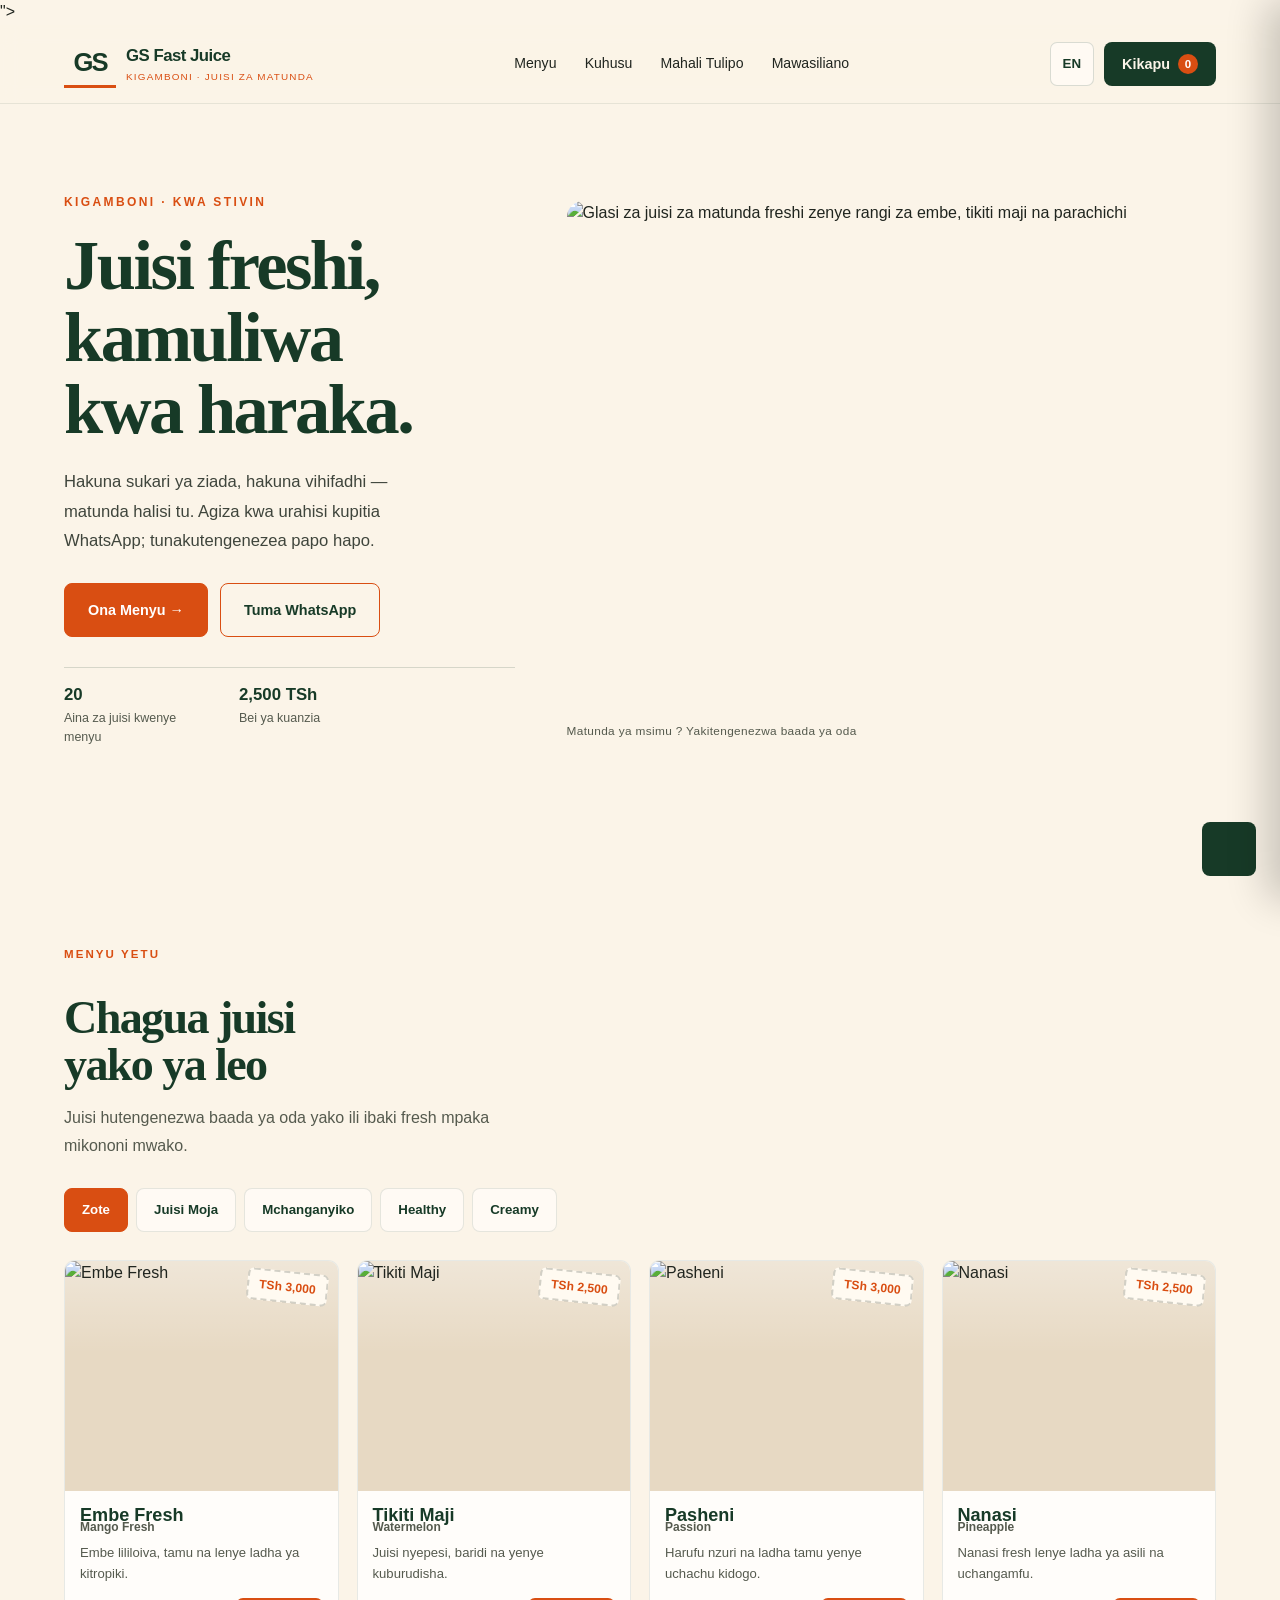
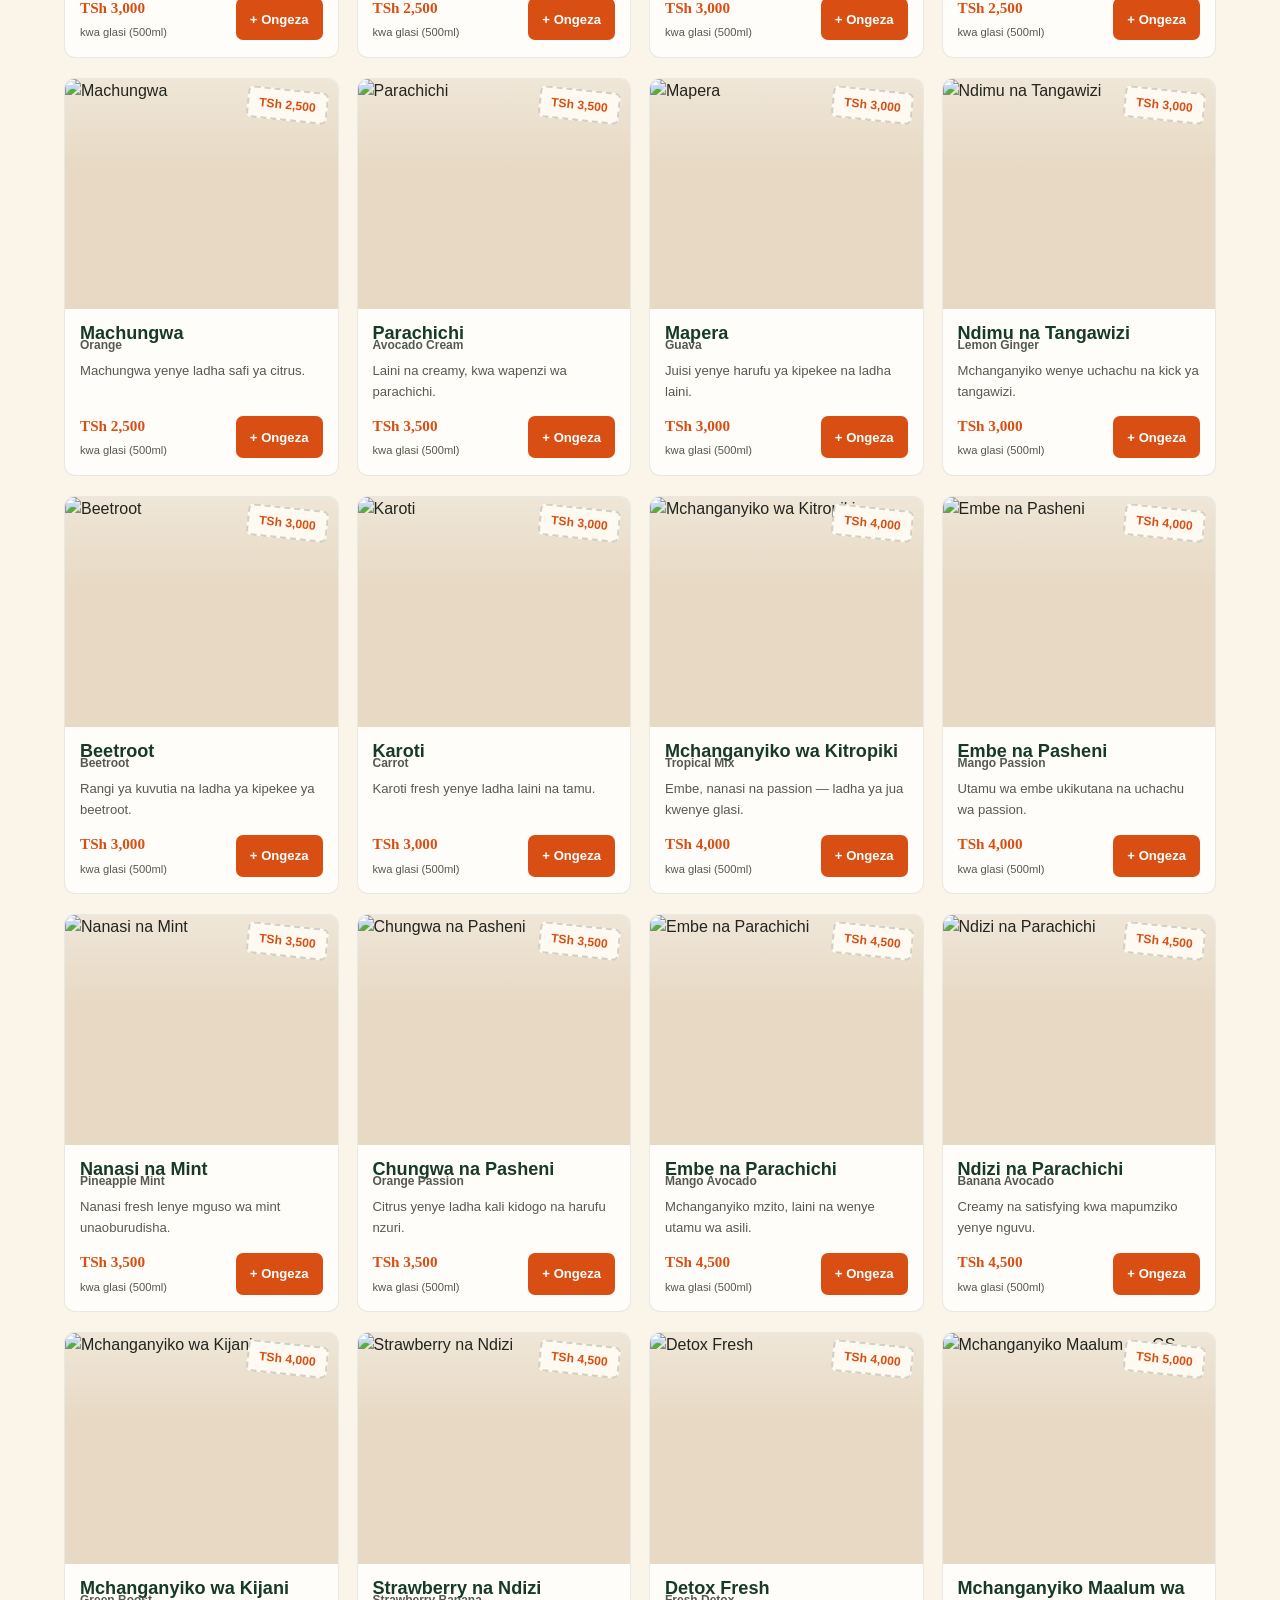
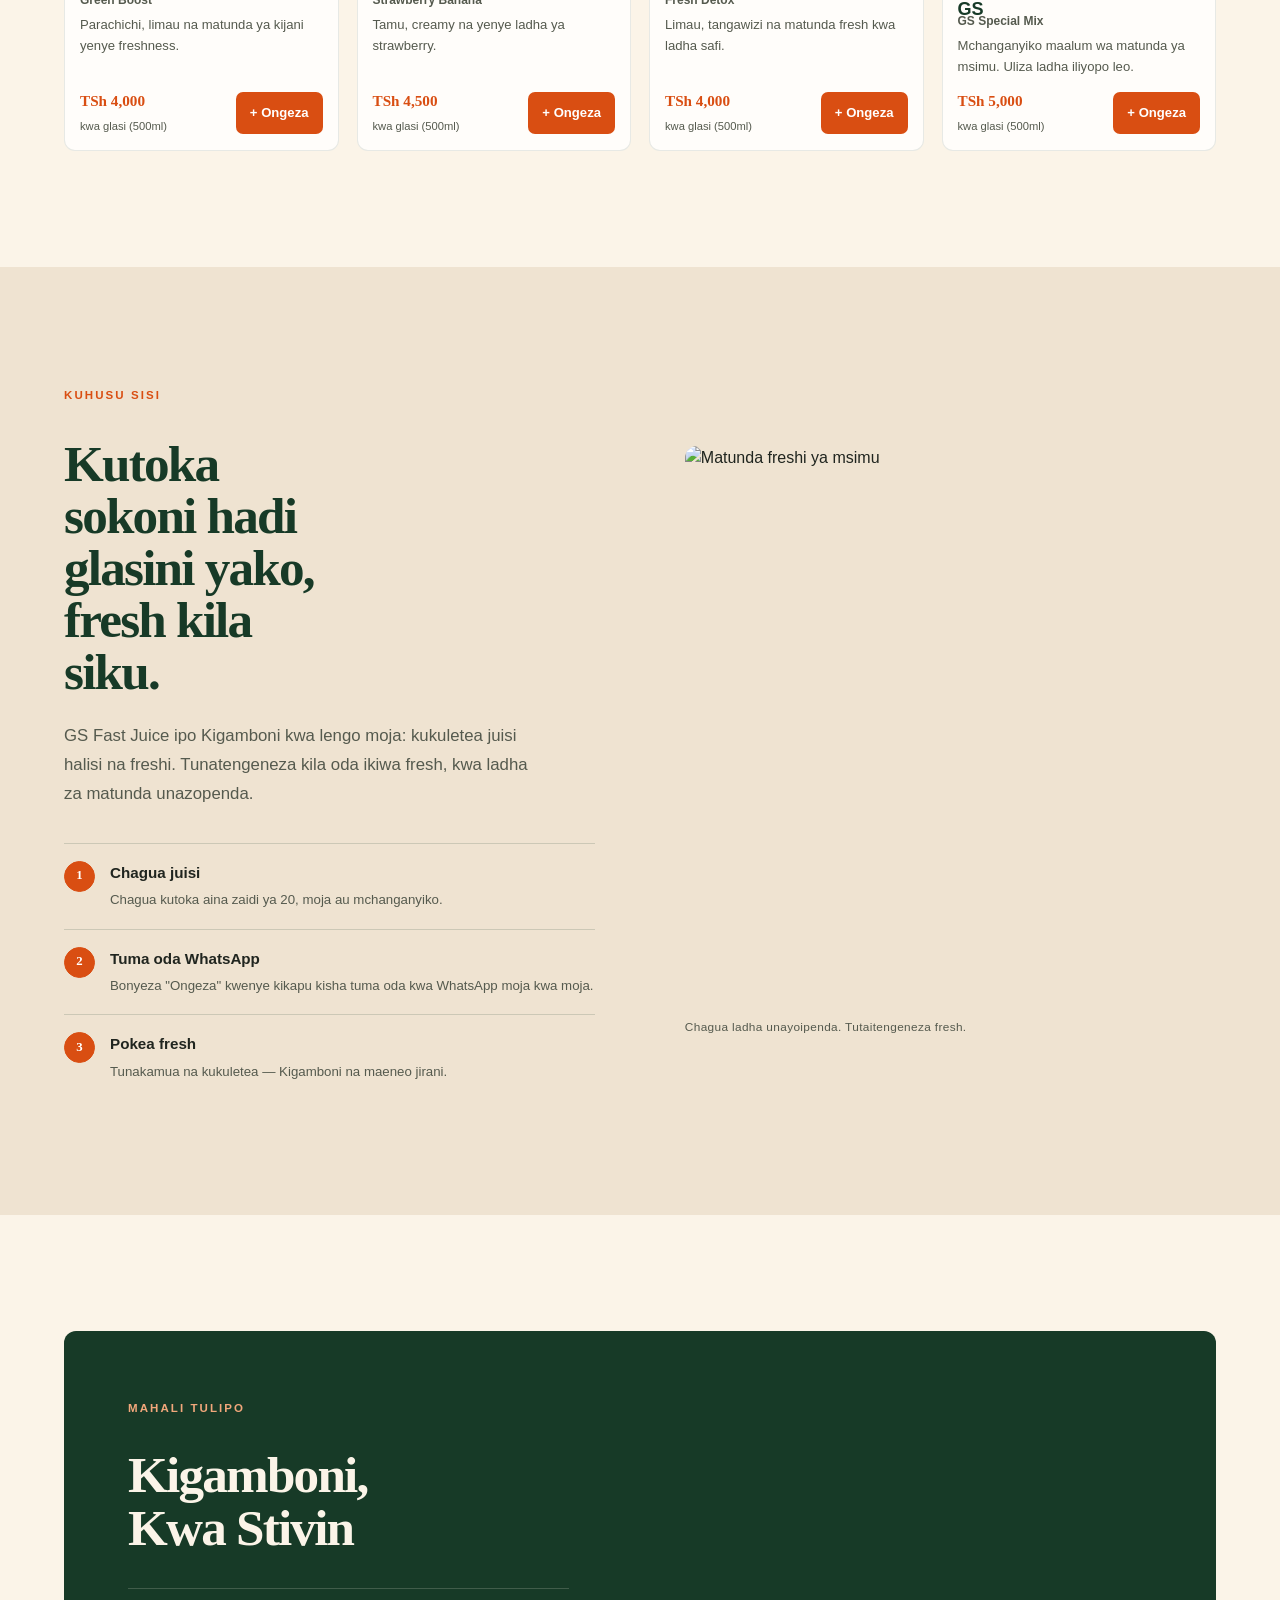
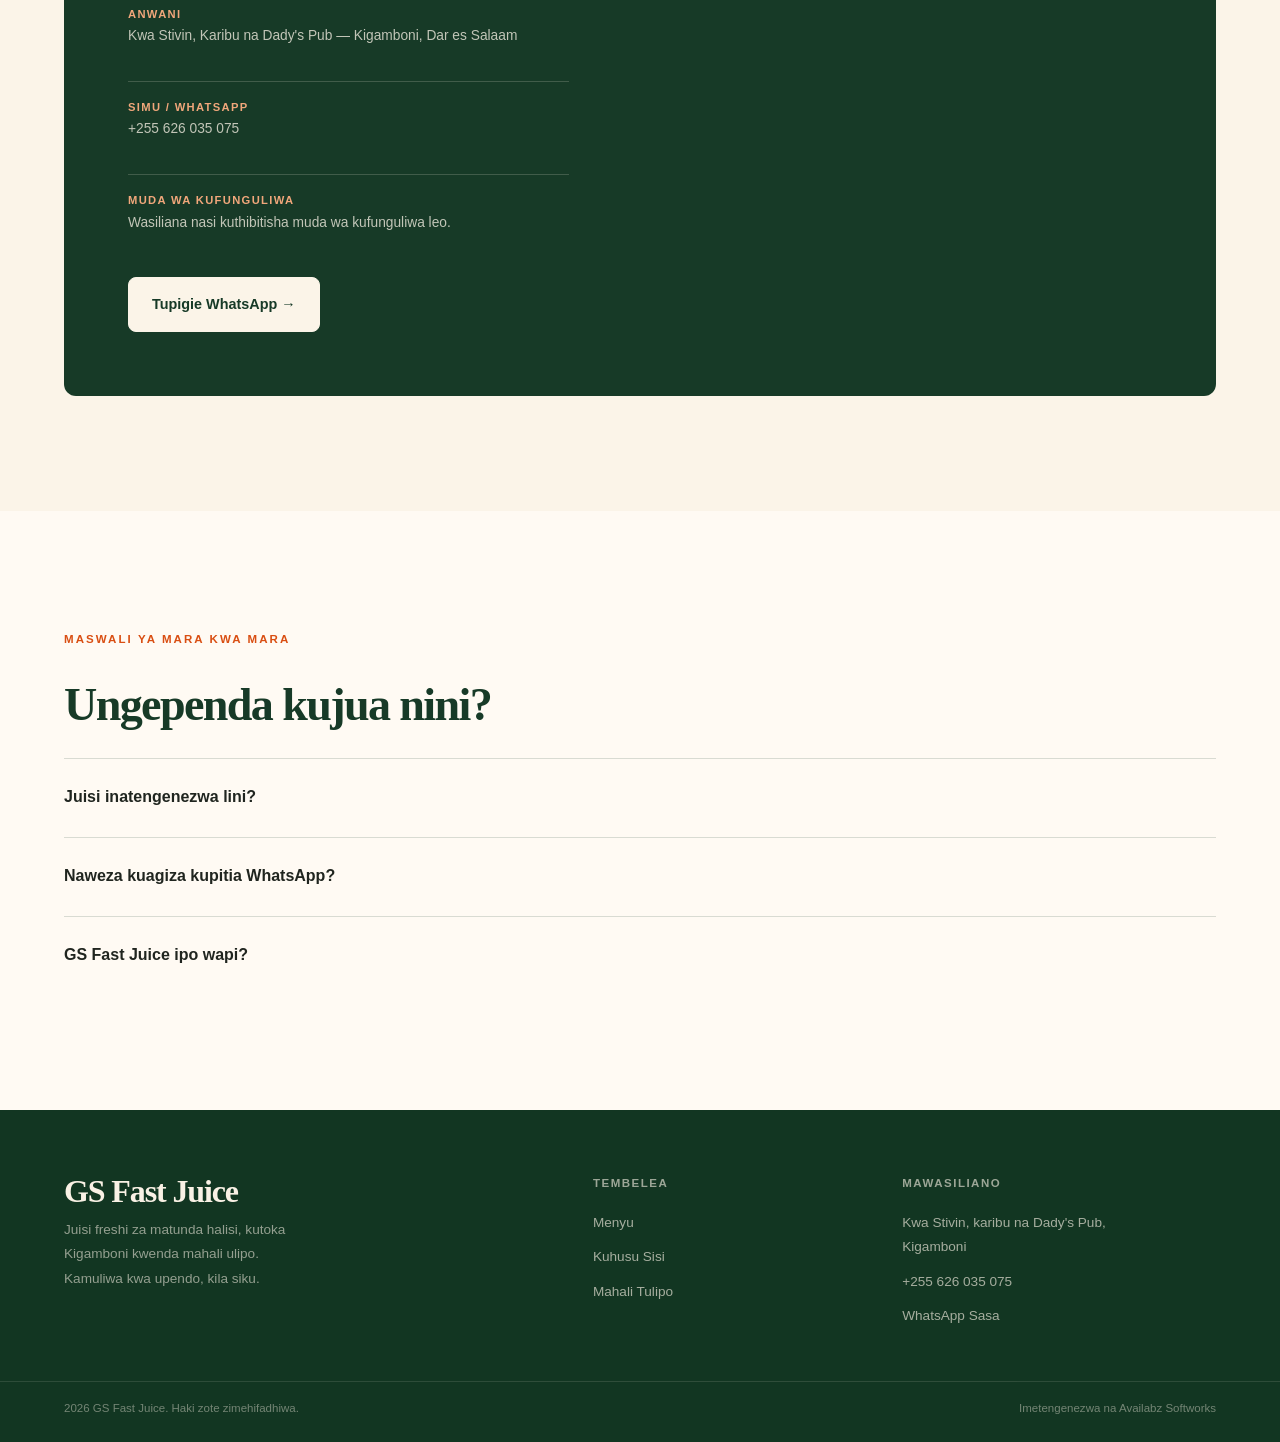
==== commit 498f0fa8: "Refresh GS Fast Juice with photographic tropical storefront" ====
--- a/index.html
+++ b/index.html
@@ -12,7 +12,7 @@
 <meta property="og:locale" content="sw_TZ">
 <meta name="twitter:card" content="summary_large_image">
 <script type="application/ld+json">{"@context":"https://schema.org","@type":"JuiceStore","name":"GS Fast Juice","description":"Fresh fruit juice bar in Kigamboni, Dar es Salaam, Tanzania.","telephone":"+255626035075","address":{"@type":"PostalAddress","streetAddress":"Kwa Stivin, near Dady's Pub","addressLocality":"Kigamboni","addressRegion":"Dar es Salaam","addressCountry":"TZ"},"priceRange":"TZS 2,500–5,000","servesCuisine":"Fresh Juice"}</script>
-<link rel="icon" href="data:image/svg+xml,<svg xmlns=%22http://www.w3.org/2000/svg%22 viewBox=%220 0 100 100%22><text y=%22.9em%22 font-size=%2290%22>🥤</text></svg>">
+<link rel="icon" href="assets/gs-mark.svg" type="image/svg+xml"><text y=%22.9em%22 font-size=%2290%22></text></svg>">
 <link rel="stylesheet" href="css/style.css">
 </head>
 <body>
@@ -32,9 +32,7 @@
     </nav>
     <div class="header-actions">
       <button class="lang-toggle" id="langToggle" type="button" aria-label="Switch language">EN</button>
-      <button class="cart-btn" id="cartBtn">
-        🧺 Kikapu <span class="cart-count" id="cartCount">0</span>
-      </button>
+      <button class="cart-btn" id="cartBtn">Kikapu <span class="cart-count" id="cartCount">0</span></button>
       <button class="menu-toggle" id="menuToggle" aria-label="Fungua menyu">☰</button>
     </div>
   </div>
@@ -45,21 +43,18 @@
   <div class="container">
     <div class="hero-copy">
       <span class="eyebrow">Kigamboni · Kwa Stivin</span>
-      <h1>Juisi freshi,<br><span class="accent">kamuliwa</span> kwa haraka.</h1>
+      <h1>Juisi Safi,<br>Haraka na <span class="accent">Tamuu.</span></h1>
       <p class="lede">Hakuna sukari ya ziada, hakuna vihifadhi — matunda halisi tu, yaliyokamuliwa siku hiyo hiyo. Agiza kwa dakika chache kupitia WhatsApp, tunakutengenezea papo hapo.</p>
       <div class="hero-ctas">
         <a href="#menu" class="btn btn-primary">Ona Menyu →</a>
-        <a href="https://wa.me/255626035075?text=Habari%20GS%20Fast%20Juice%2C%20nataka%20kuuliza%20kuhusu%20juisi" target="_blank" class="btn btn-ghost">💬 Tuma WhatsApp</a>
+        <a href="https://wa.me/255626035075?text=Habari%20GS%20Fast%20Juice" target="_blank" rel="noopener" class="btn btn-ghost">Piga Order Sasa</a>
       </div>
       <div class="hero-meta">
         <div><strong>20</strong>Aina za juisi kwenye menyu</div>
         <div><strong>2,500 TSh</strong>Bei ya kuanzia</div>
       </div>
     </div>
-    <figure class="hero-visual">
-      <img class="hero-photo" src="https://images.unsplash.com/photo-1546173159-315724a31696?auto=format&fit=crop&w=1400&q=85" alt="Glasi za juisi freshi za matunda kwenye meza" fetchpriority="high" width="1400" height="1600">
-      <figcaption>Matunda ya msimu · Yakitengenezwa baada ya oda</figcaption>
-    </figure>
+    <figure class="hero-visual"><img class="hero-photo" src="https://images.unsplash.com/photo-1546173159-315724a31696?auto=format&fit=crop&w=1600&q=88" alt="Glasi za juisi za matunda freshi zenye rangi za embe, tikiti maji na parachichi" fetchpriority="high" width="1600" height="1000"><figcaption>Matunda ya msimu ? Yakitengenezwa baada ya oda</figcaption></figure>
   </div>
 </section>
 
@@ -110,10 +105,7 @@
         </div>
       </div>
     </div>
-    <figure class="about-visual">
-      <img src="https://images.unsplash.com/photo-1490474418585-ba9bad8fd0ea?auto=format&fit=crop&w=1200&q=85" alt="Matunda mabichi yaliyotayarishwa kwa juisi" loading="lazy" decoding="async" width="1200" height="1400">
-      <figcaption>Chagua ladha unayoipenda. Tutaitengeneza fresh.</figcaption>
-    </figure>
+    <figure class="about-visual"><img src="https://images.unsplash.com/photo-1490474418585-ba9bad8fd0ea?auto=format&fit=crop&w=1200&q=85" alt="Matunda freshi ya msimu" loading="lazy" decoding="async" width="1200" height="1400"><figcaption>Chagua ladha unayoipenda. Tutaitengeneza fresh.</figcaption></figure>
   </div>
 </section>
 
@@ -126,15 +118,15 @@
         <h2>Kigamboni, Kwa Stivin</h2>
         <div class="location-list">
           <div class="location-item">
-            <span class="ico">📍</span>
+            <span class="ico" aria-hidden="true"></span>
             <div><strong>Anwani</strong><span>Kwa Stivin, Karibu na Dady's Pub — Kigamboni, Dar es Salaam</span></div>
           </div>
           <div class="location-item">
-            <span class="ico">📞</span>
+            <span class="ico" aria-hidden="true"></span>
             <div><strong>Simu / WhatsApp</strong><span>+255 626 035 075</span></div>
           </div>
           <div class="location-item">
-            <span class="ico">🕒</span>
+            <span class="ico" aria-hidden="true"></span>
             <div><strong>Muda wa kufunguliwa</strong><span>Kila siku, 9:00 Asubuhi – 9:00 Usiku</span></div>
           </div>
         </div>
@@ -165,7 +157,7 @@
 <footer class="site-footer" id="mawasiliano">
   <div class="container footer-grid">
     <div>
-      <h3>🥤 GS Fast Juice</h3>
+      <h3>GS Fast Juice</h3>
       <p>Juisi freshi za matunda halisi, kutoka Kigamboni kwenda mahali ulipo. Kamuliwa kwa upendo, kila siku.</p>
     </div>
     <div class="footer-col">
@@ -176,19 +168,19 @@
     </div>
     <div class="footer-col">
       <h5>Mawasiliano</h5>
-      <p>📍 Kwa Stivin, Karibu na Dady's Pub, Kigamboni</p>
-      <a href="tel:+255626035075">📞 +255 626 035 075</a>
-      <a href="https://wa.me/255626035075" target="_blank">💬 WhatsApp Sasa</a>
+      <p>Kwa Stivin, karibu na Dady's Pub, Kigamboni</p>
+      <a href="tel:+255626035075">+255 626 035 075</a>
+      <a href="https://wa.me/255626035075" target="_blank" rel="noopener">WhatsApp Sasa</a>
     </div>
   </div>
   <div class="container footer-bottom">
-    <span>© 2026 GS Fast Juice. Haki zote zimehifadhiwa.</span>
+    <span> 2026 GS Fast Juice. Haki zote zimehifadhiwa.</span>
     <span>Imetengenezwa na Availabz Softworks</span>
   </div>
 </footer>
 
 <!-- ===================== FLOATING WHATSAPP ===================== -->
-<a class="wa-float" href="https://wa.me/255626035075?text=Habari%20GS%20Fast%20Juice%2C%20nataka%20kuagiza%20juisi" target="_blank" aria-label="Wasiliana WhatsApp">💬</a>
+<a class="wa-float" href="https://wa.me/255626035075?text=Habari%20GS%20Fast%20Juice%2C%20nataka%20kuagiza%20juisi" target="_blank" aria-label="Wasiliana WhatsApp"></a>
 
 <!-- ===================== CART DRAWER ===================== -->
 <div class="overlay" id="cartOverlay"></div>
@@ -206,7 +198,7 @@
       <input type="text" id="custLocation" placeholder="Mahali pa kuletewa (mtaa/mtaa mdogo)">
       <textarea id="custNote" rows="2" placeholder="Maelezo ya ziada (hiari)"></textarea>
     </div>
-    <button class="checkout-btn" id="checkoutBtn">💬 Maliza Oda kwa WhatsApp</button>
+    <button class="checkout-btn" id="checkoutBtn"> Maliza Oda kwa WhatsApp</button>
   </div>
 </aside>
 
--- a/css/style.css
+++ b/css/style.css
@@ -578,3 +578,103 @@
 @media (prefers-reduced-motion: reduce) {
   *,*::before,*::after { animation:none !important; transition:none !important; scroll-behavior:auto !important; }
 }
+
+/* GS Fast Juice — visual system aligned to the warm tropical reference */
+:root{--cream:#fbf4e8;--cream-2:#efe3d1;--ink:#173a27;--ink-soft:#555a4e;--line:rgba(23,58,39,.16);--mango:#d94e12;--mango-2:#d94e12;--passion:#d94e12;--passion-2:#d94e12;--watermelon:#d94e12;--watermelon-2:#d94e12;--lime:#315b3d;--radius-lg:12px;--radius-md:9px;--radius-sm:6px;--shadow-card:0 3px 16px rgba(47,45,31,.06);--font-display:'Playfair Display',Georgia,serif;--font-body:'DM Sans','Helvetica Neue',sans-serif}
+body{background:var(--cream);color:#20251f;font-size:16px;line-height:1.55}
+h1,h2,h3{font-family:var(--font-display);letter-spacing:-.035em;color:var(--ink);line-height:1.02}
+h1{font-size:clamp(3.1rem,6.2vw,6.1rem);max-width:9ch}
+h2{font-size:clamp(2.3rem,4vw,3.8rem)}
+.container{max-width:1440px;padding-left:clamp(20px,5vw,78px);padding-right:clamp(20px,5vw,78px)}
+.site-header{background:rgba(251,244,232,.96);border-bottom:1px solid rgba(23,58,39,.09);backdrop-filter:blur(10px)}
+.header-inner{padding:15px clamp(20px,5vw,78px);gap:24px}
+.logo{gap:10px;font-size:1.05rem;color:var(--ink)}
+.logo-mark{width:52px;height:48px;border-radius:0;background:transparent;color:var(--ink);box-shadow:none;font:800 1.6rem var(--font-body);letter-spacing:-.08em;border-bottom:3px solid var(--mango)}
+.logo small{font-size:.62rem;letter-spacing:.12em;text-transform:uppercase;color:var(--mango)}
+.nav-links{gap:clamp(14px,2.2vw,34px);font-size:.88rem}
+.nav-links a::after{height:2px;background:var(--mango)}
+.header-actions{gap:10px}
+.lang-toggle{border-radius:7px;background:#fffaf3;border-color:var(--line)}
+.cart-btn{border-radius:8px;background:var(--ink);color:var(--cream);padding:12px 18px}
+.cart-count{background:var(--mango);color:white}
+.hero{padding:clamp(54px,7vw,95px) 0 78px;background:var(--cream);position:relative;overflow:hidden}
+.hero .container{grid-template-columns:minmax(0,.82fr) minmax(0,1.18fr);gap:clamp(28px,4vw,65px);align-items:center}
+.hero .eyebrow{display:block;background:none;color:var(--mango);padding:0;transform:none;border-radius:0;letter-spacing:.2em;font-size:.75rem;font-weight:800}
+.hero h1{margin-top:18px;max-width:10ch;font-size:clamp(3.3rem,5.5vw,6rem)}
+.hero h1 .accent{color:var(--ink)}
+.hero p.lede{margin-top:22px;max-width:42ch;font-size:1.04rem;color:#3f453c}
+.hero-ctas{gap:12px;margin-top:28px}
+.btn{border-radius:8px;padding:15px 23px;font-size:.9rem;font-weight:700}
+.btn-primary{background:var(--mango);border-color:var(--mango);color:white}
+.btn-primary:hover{transform:translateY(-1px);background:#b9400c}
+.btn-ghost{background:transparent;border:1px solid var(--mango);color:var(--ink)}
+.hero-meta{margin-top:30px;gap:25px;border-top:1px solid var(--line);padding-top:17px}
+.hero-meta div{font-size:.78rem;color:var(--ink-soft)}
+.hero-meta strong{font:700 1.05rem var(--font-body);color:var(--ink)}
+.hero-visual{position:relative;display:block;margin:0;min-width:0}
+.hero-photo{width:100%;height:clamp(390px,40vw,600px);object-fit:cover;object-position:center;border-radius:16px;display:block}
+.hero-visual figcaption,.about-visual figcaption{margin-top:9px;font-size:.74rem;color:var(--ink-soft)}
+.section{padding:clamp(78px,9vw,130px) 0}
+.section-head{margin-bottom:28px}
+.section-tag{color:var(--mango);font-size:.72rem;font-weight:800;letter-spacing:.18em;text-transform:uppercase}
+#menu .section-head h2{margin-top:12px;max-width:12ch}
+#menu .section-head p{max-width:55ch;color:var(--ink-soft);margin-top:16px}
+.filter-row{gap:8px;margin:28px 0}
+.filter-btn{background:#fffaf4;border:1px solid rgba(23,58,39,.11);color:var(--ink);border-radius:8px;padding:10px 17px;min-height:44px}
+.filter-btn.active,.filter-btn:hover{background:var(--mango);border-color:var(--mango);color:#fff}
+.menu-grid{grid-template-columns:repeat(4,minmax(0,1fr));gap:20px 18px}
+.juice-card{position:relative;border:1px solid rgba(23,58,39,.1);border-radius:11px;padding:0 0 14px;background:#fffdfa;box-shadow:none;overflow:hidden;gap:0}
+.juice-glass{height:clamp(165px,18vw,245px);background:#e7d9c3!important;border-radius:0;position:relative;overflow:hidden;margin:0}
+.juice-photo{position:absolute;inset:0;width:100%;height:100%;object-fit:cover;opacity:1;mix-blend-mode:normal}
+.juice-glass .emoji{display:none!important}
+.juice-name{font:700 1.13rem var(--font-body);padding:14px 15px 0;color:var(--ink)}
+.juice-name-sw{padding:0 15px;color:var(--ink-soft);font-size:.75rem}
+.juice-desc{padding:5px 15px 0;color:var(--ink-soft);font-size:.82rem}
+.sticker-price{top:10px;right:10px;width:auto;height:auto;padding:7px 10px;border-radius:6px;background:#fffaf1;color:var(--mango);box-shadow:none}
+.sticker-price b{font:800 .76rem var(--font-body)}
+.sticker-price small{display:none}
+.card-footer{padding:12px 15px 0;align-items:center}
+.price-tag{font-weight:800;color:var(--mango);font-size:.95rem}
+.add-btn{border-radius:7px;border:0;background:var(--mango);color:white;padding:10px 14px;min-height:42px}
+.add-btn:hover{background:var(--ink);color:white}
+#kuhusu{background:var(--cream-2)!important}
+.about-grid{grid-template-columns:minmax(0,1fr) minmax(0,1fr);gap:clamp(36px,7vw,100px);align-items:center}
+.about-copy h2{margin-top:15px;max-width:10ch}
+.about-copy>p{margin-top:22px;color:var(--ink-soft);max-width:50ch}
+.steps{margin-top:34px;gap:0}
+.step{border-top:1px solid var(--line);padding:17px 0;gap:15px}
+.step-num{width:31px;height:31px;flex-shrink:0;border-radius:50%;background:var(--mango);color:white;font-weight:800}
+.step h4{font-size:.95rem}
+.step p{font-size:.83rem;color:var(--ink-soft)}
+.about-visual{margin:0}
+.about-visual img{width:100%;height:clamp(370px,44vw,600px);object-fit:cover;border-radius:12px}
+.location-panel{background:var(--ink);color:var(--cream);border-radius:12px;box-shadow:none;padding:clamp(28px,5vw,65px);grid-template-columns:.9fr 1.1fr;gap:45px}
+.location-panel h2{color:var(--cream);margin-top:14px}
+.location-panel .section-tag{color:#f1a77b!important}
+.location-item{border-top:1px solid rgba(251,244,232,.18);padding:17px 0;gap:12px}
+.location-item .ico{display:none}
+.location-item strong{font-size:.7rem;letter-spacing:.12em;text-transform:uppercase;color:#f1a77b}
+.location-item span{color:var(--cream)}
+.map-frame{border:0;border-radius:8px;min-height:390px}
+.faq-section{background:#fffaf3!important}
+.faq-wrap h2{margin:14px 0 30px}
+.faq-wrap details{border-top:1px solid var(--line);padding:17px 0}
+.faq-wrap summary{font-weight:700;min-height:44px}
+.faq-wrap details p{color:var(--ink-soft);padding-top:10px;max-width:60ch}
+.site-footer{background:#123622;color:#f9f1e5;padding:65px 0 24px}
+.site-footer h3{font-size:2rem;color:#f9f1e5}
+.site-footer p,.footer-col a{color:rgba(249,241,229,.75);font-size:.85rem}
+.footer-col h5{font-size:.72rem;text-transform:uppercase;letter-spacing:.13em}
+.footer-bottom{border-top:1px solid rgba(249,241,229,.2);margin-top:42px;padding-top:18px;color:rgba(249,241,229,.7);font-size:.72rem}
+.wa-float{background:var(--ink);box-shadow:none;border-radius:8px;width:54px;height:54px;color:white}
+.wa-wordmark{font-size:.76rem;font-weight:800;letter-spacing:-.04em}
+.cart-drawer{background:var(--cream);border-radius:12px 0 0 12px}
+.cart-head{border-bottom:1px solid var(--line)}
+.cart-close{border-radius:7px}
+.cart-row{border-bottom:1px solid var(--line)}
+.checkout-btn{background:var(--mango);border-radius:8px}
+.menu-toggle{display:none}
+@media(max-width:950px){.hero .container{grid-template-columns:1fr 1fr;gap:28px}.menu-grid{grid-template-columns:repeat(3,minmax(0,1fr))}.location-panel{grid-template-columns:1fr}.map-frame{min-height:320px}}
+@media(max-width:720px){.header-inner{padding:12px 18px}.logo-mark{width:42px;height:40px;font-size:1.35rem}.logo small{font-size:.52rem}.nav-links.mobile-open{background:var(--cream);box-shadow:0 12px 22px rgba(23,58,39,.08)}.hero{padding:38px 0 66px}.hero .container{grid-template-columns:1fr;gap:26px}.hero h1{font-size:clamp(3.3rem,13vw,5rem)}.hero-photo{height:clamp(290px,76vw,460px);border-radius:10px}.hero-meta{margin-top:24px}.section{padding:74px 0}.menu-grid{grid-template-columns:repeat(2,minmax(0,1fr));gap:14px}.juice-glass{height:clamp(145px,44vw,210px)}.juice-name{font-size:1rem;padding:11px 11px 0}.juice-name-sw,.juice-desc{padding-left:11px;padding-right:11px}.card-footer{padding:10px 11px 0;align-items:stretch;flex-direction:column}.add-btn{width:100%}.about-grid{grid-template-columns:1fr;gap:26px}.about-visual{order:-1}.about-visual img{height:clamp(270px,75vw,420px)}.location-panel{padding:27px 20px;gap:25px}.footer-grid{grid-template-columns:1fr 1fr;gap:28px}.footer-grid>div:first-child{grid-column:1/-1}.wa-float{width:50px;height:50px}}
+@media(max-width:390px){.menu-grid{grid-template-columns:1fr}.juice-glass{height:250px}.footer-grid{grid-template-columns:1fr}.footer-grid>div:first-child{grid-column:auto}}
+@media(prefers-reduced-motion:reduce){*,*::before,*::after{animation:none!important;transition:none!important;scroll-behavior:auto!important}}
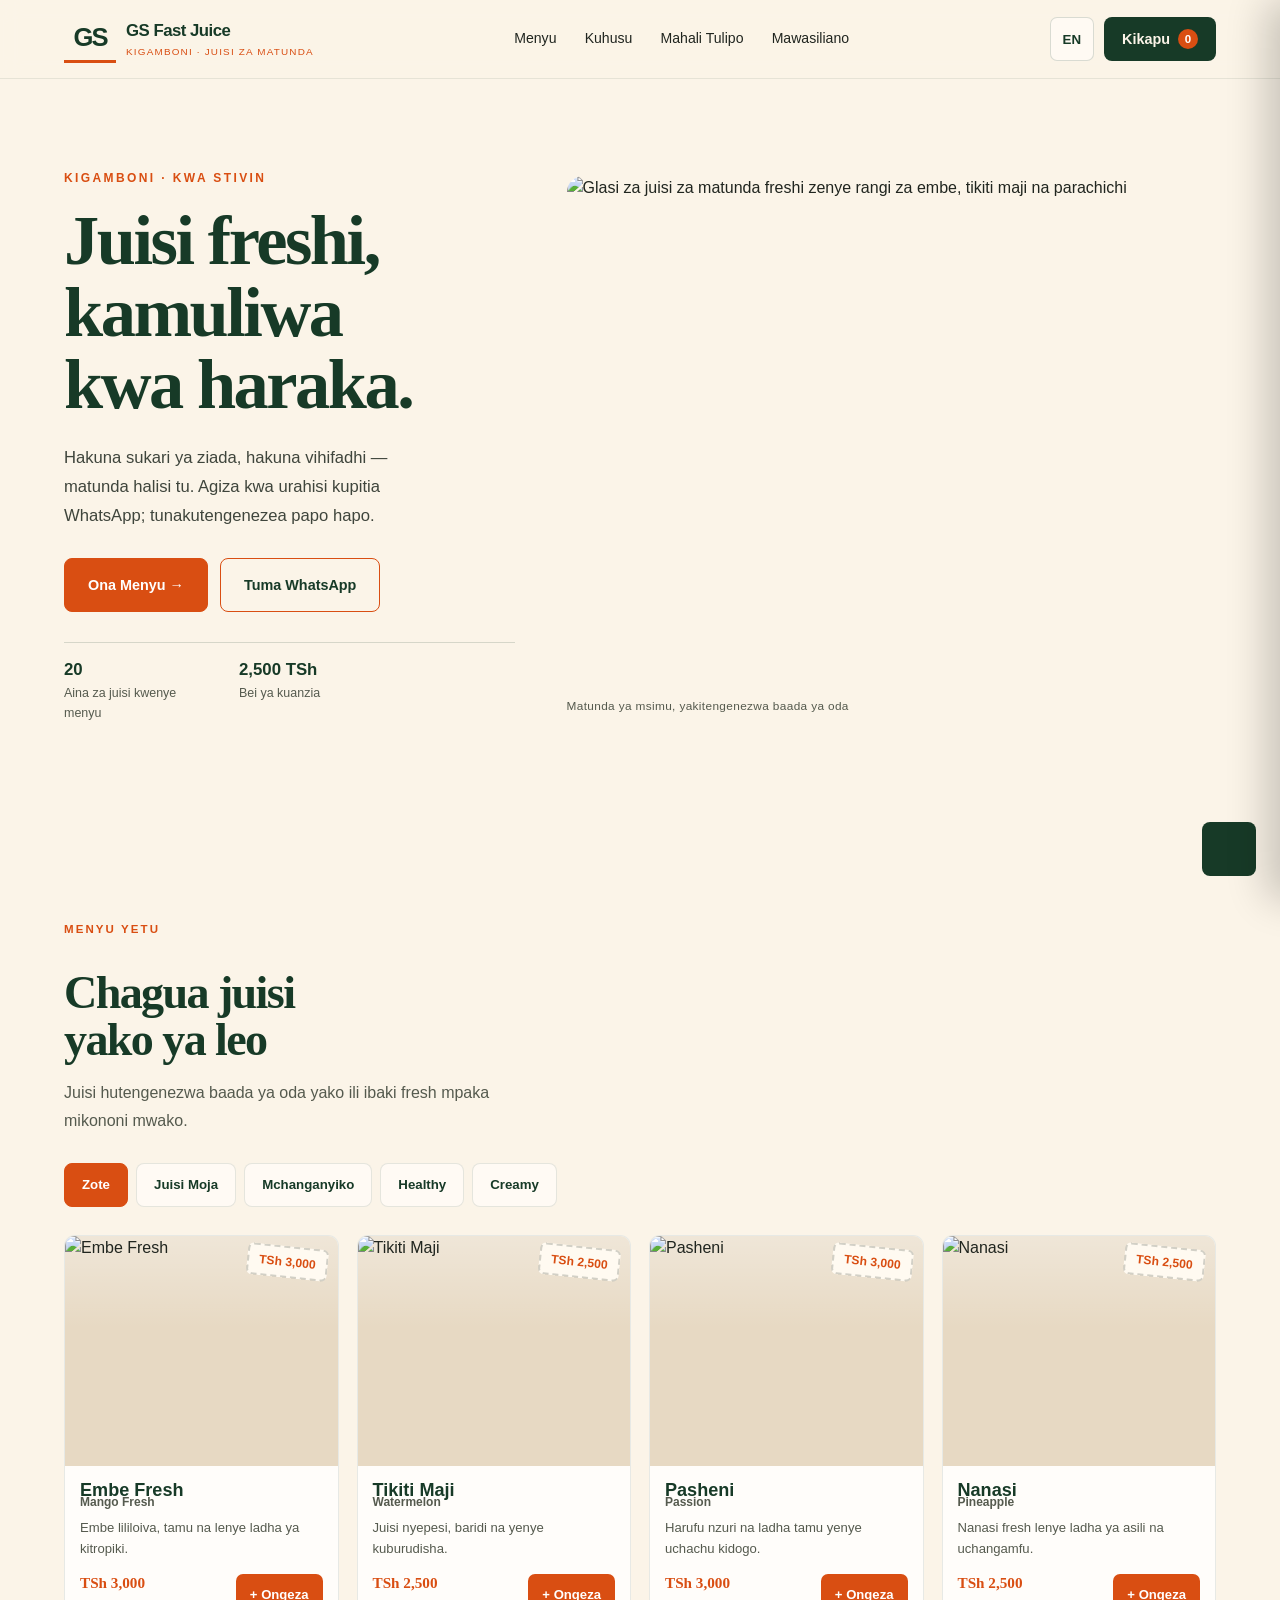
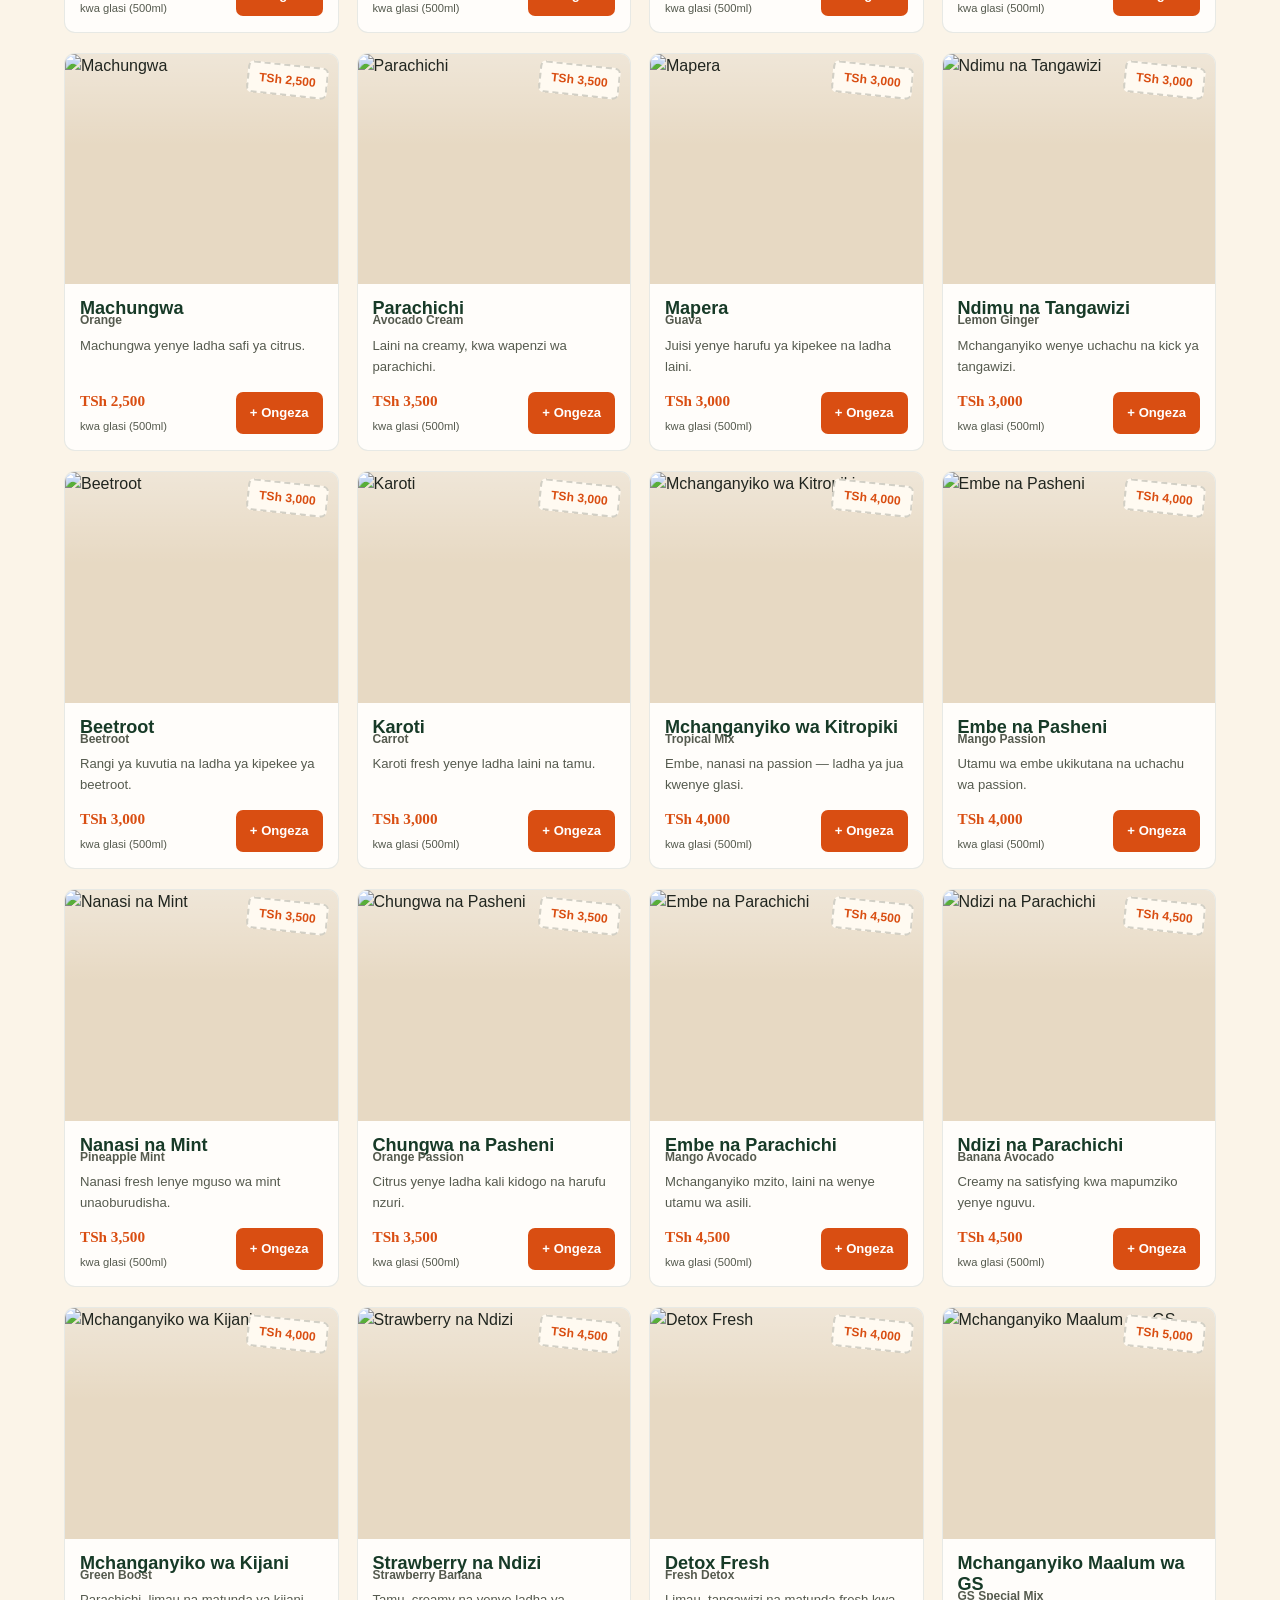
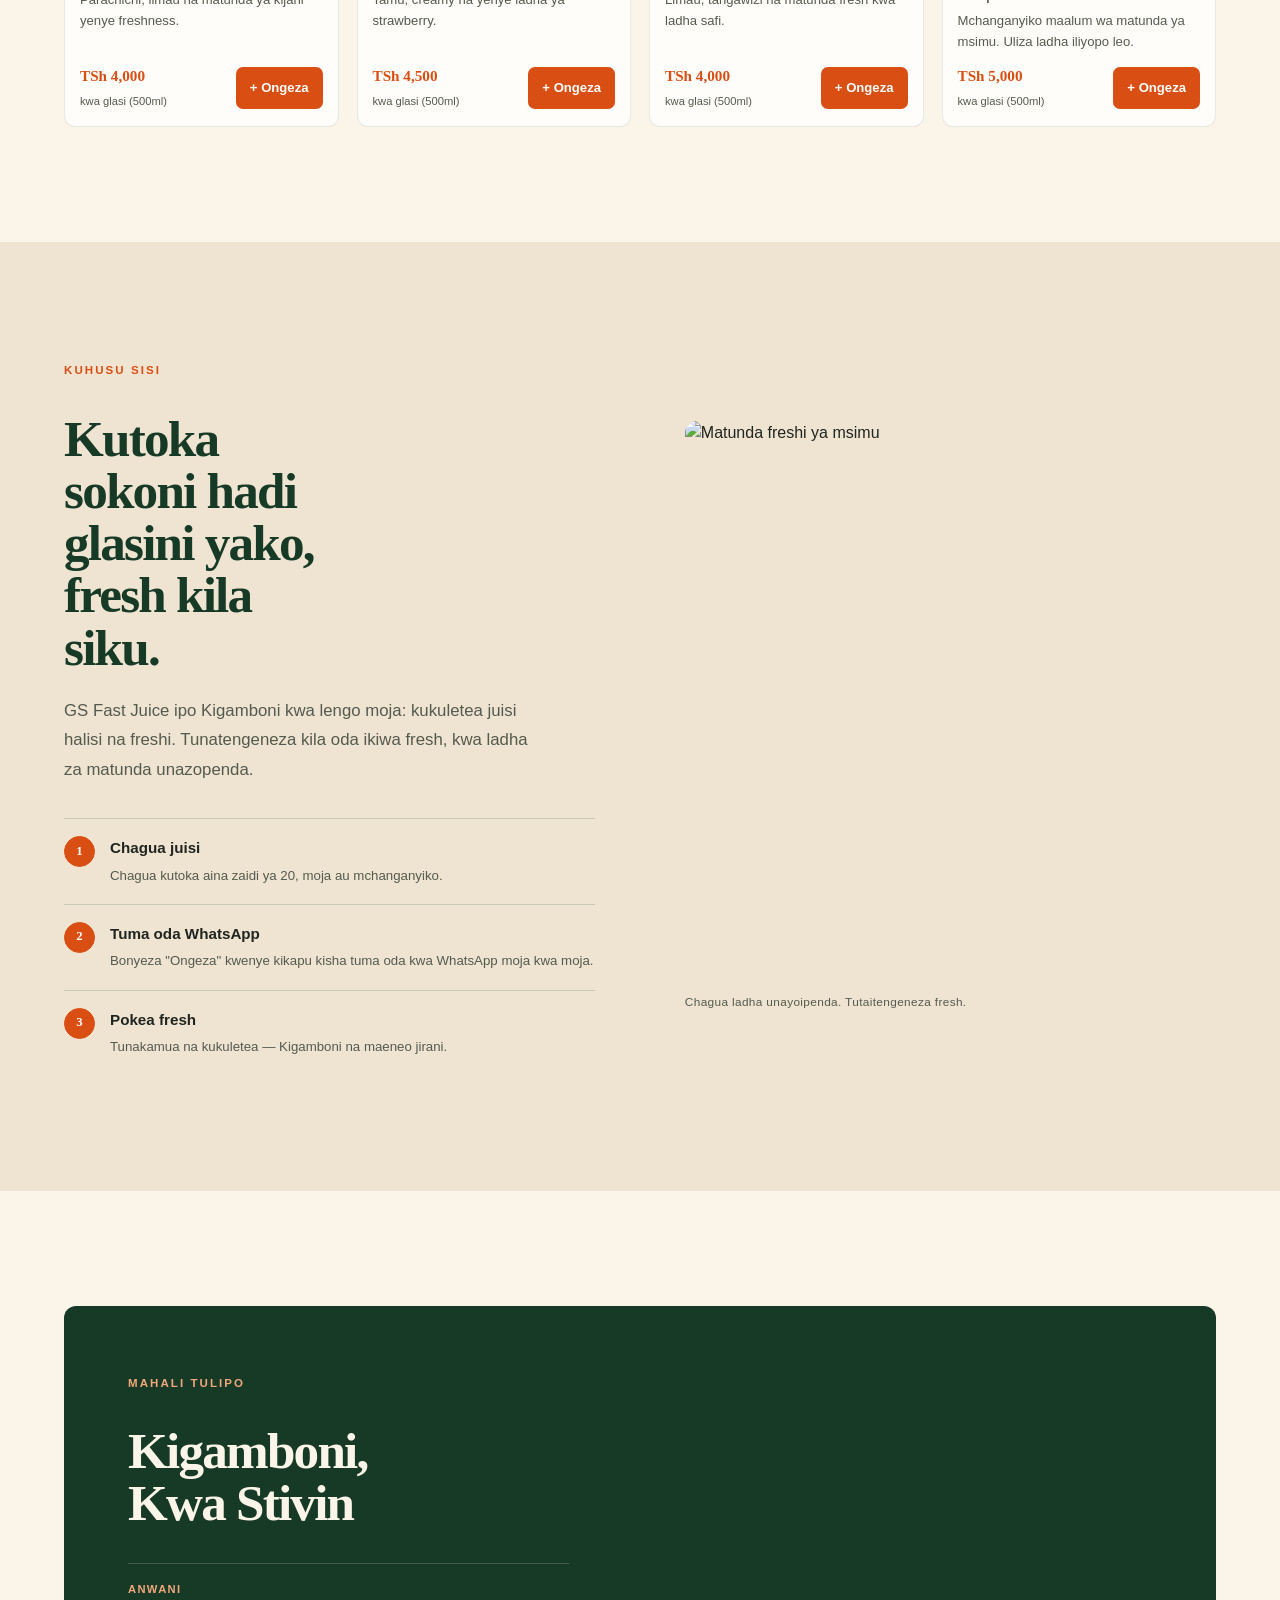
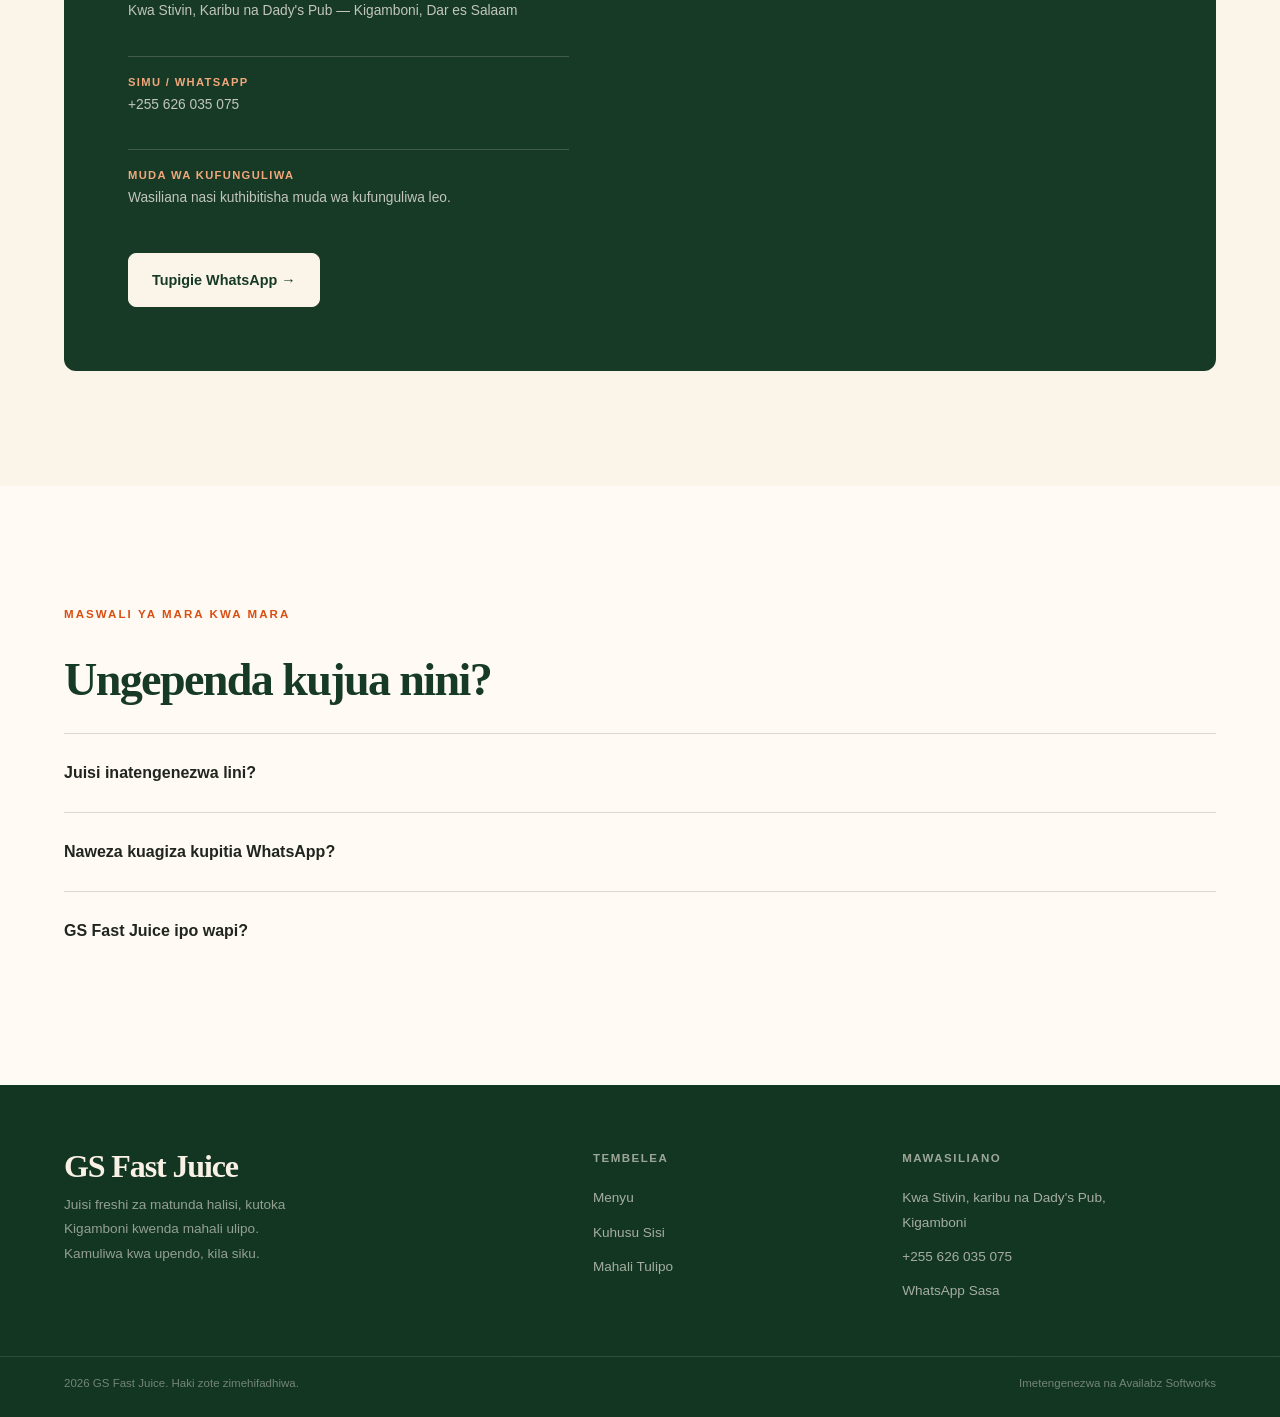
==== commit 258d3b75: "Fix favicon markup and improve accessible mobile navigation" ====
--- a/index.html
+++ b/index.html
@@ -12,7 +12,7 @@
 <meta property="og:locale" content="sw_TZ">
 <meta name="twitter:card" content="summary_large_image">
 <script type="application/ld+json">{"@context":"https://schema.org","@type":"JuiceStore","name":"GS Fast Juice","description":"Fresh fruit juice bar in Kigamboni, Dar es Salaam, Tanzania.","telephone":"+255626035075","address":{"@type":"PostalAddress","streetAddress":"Kwa Stivin, near Dady's Pub","addressLocality":"Kigamboni","addressRegion":"Dar es Salaam","addressCountry":"TZ"},"priceRange":"TZS 2,500–5,000","servesCuisine":"Fresh Juice"}</script>
-<link rel="icon" href="assets/gs-mark.svg" type="image/svg+xml"><text y=%22.9em%22 font-size=%2290%22></text></svg>">
+<link rel="icon" href="assets/gs-mark.svg" type="image/svg+xml">
 <link rel="stylesheet" href="css/style.css">
 </head>
 <body>
@@ -24,7 +24,7 @@
       <span class="logo-mark" aria-hidden="true">GS</span>
       <span>GS Fast Juice<small>Kigamboni · Juisi za matunda</small></span>
     </a>
-    <nav class="nav-links">
+    <nav class="nav-links" id="primaryNav" aria-label="Main navigation">
       <a href="#menu">Menyu</a>
       <a href="#kuhusu">Kuhusu</a>
       <a href="#mahali">Mahali Tulipo</a>
@@ -33,7 +33,7 @@
     <div class="header-actions">
       <button class="lang-toggle" id="langToggle" type="button" aria-label="Switch language">EN</button>
       <button class="cart-btn" id="cartBtn">Kikapu <span class="cart-count" id="cartCount">0</span></button>
-      <button class="menu-toggle" id="menuToggle" aria-label="Fungua menyu">☰</button>
+      <button class="menu-toggle" id="menuToggle" type="button" aria-label="Fungua menyu" aria-controls="primaryNav" aria-expanded="false">☰</button>
     </div>
   </div>
 </header>
@@ -54,7 +54,7 @@
         <div><strong>2,500 TSh</strong>Bei ya kuanzia</div>
       </div>
     </div>
-    <figure class="hero-visual"><img class="hero-photo" src="https://images.unsplash.com/photo-1546173159-315724a31696?auto=format&fit=crop&w=1600&q=88" alt="Glasi za juisi za matunda freshi zenye rangi za embe, tikiti maji na parachichi" fetchpriority="high" width="1600" height="1000"><figcaption>Matunda ya msimu ? Yakitengenezwa baada ya oda</figcaption></figure>
+    <figure class="hero-visual"><img class="hero-photo" src="https://images.unsplash.com/photo-1546173159-315724a31696?auto=format&fit=crop&w=1600&q=88" alt="Glasi za juisi za matunda freshi zenye rangi za embe, tikiti maji na parachichi" fetchpriority="high" width="1600" height="1000"><figcaption>Matunda ya msimu, yakitengenezwa baada ya oda</figcaption></figure>
   </div>
 </section>
 
